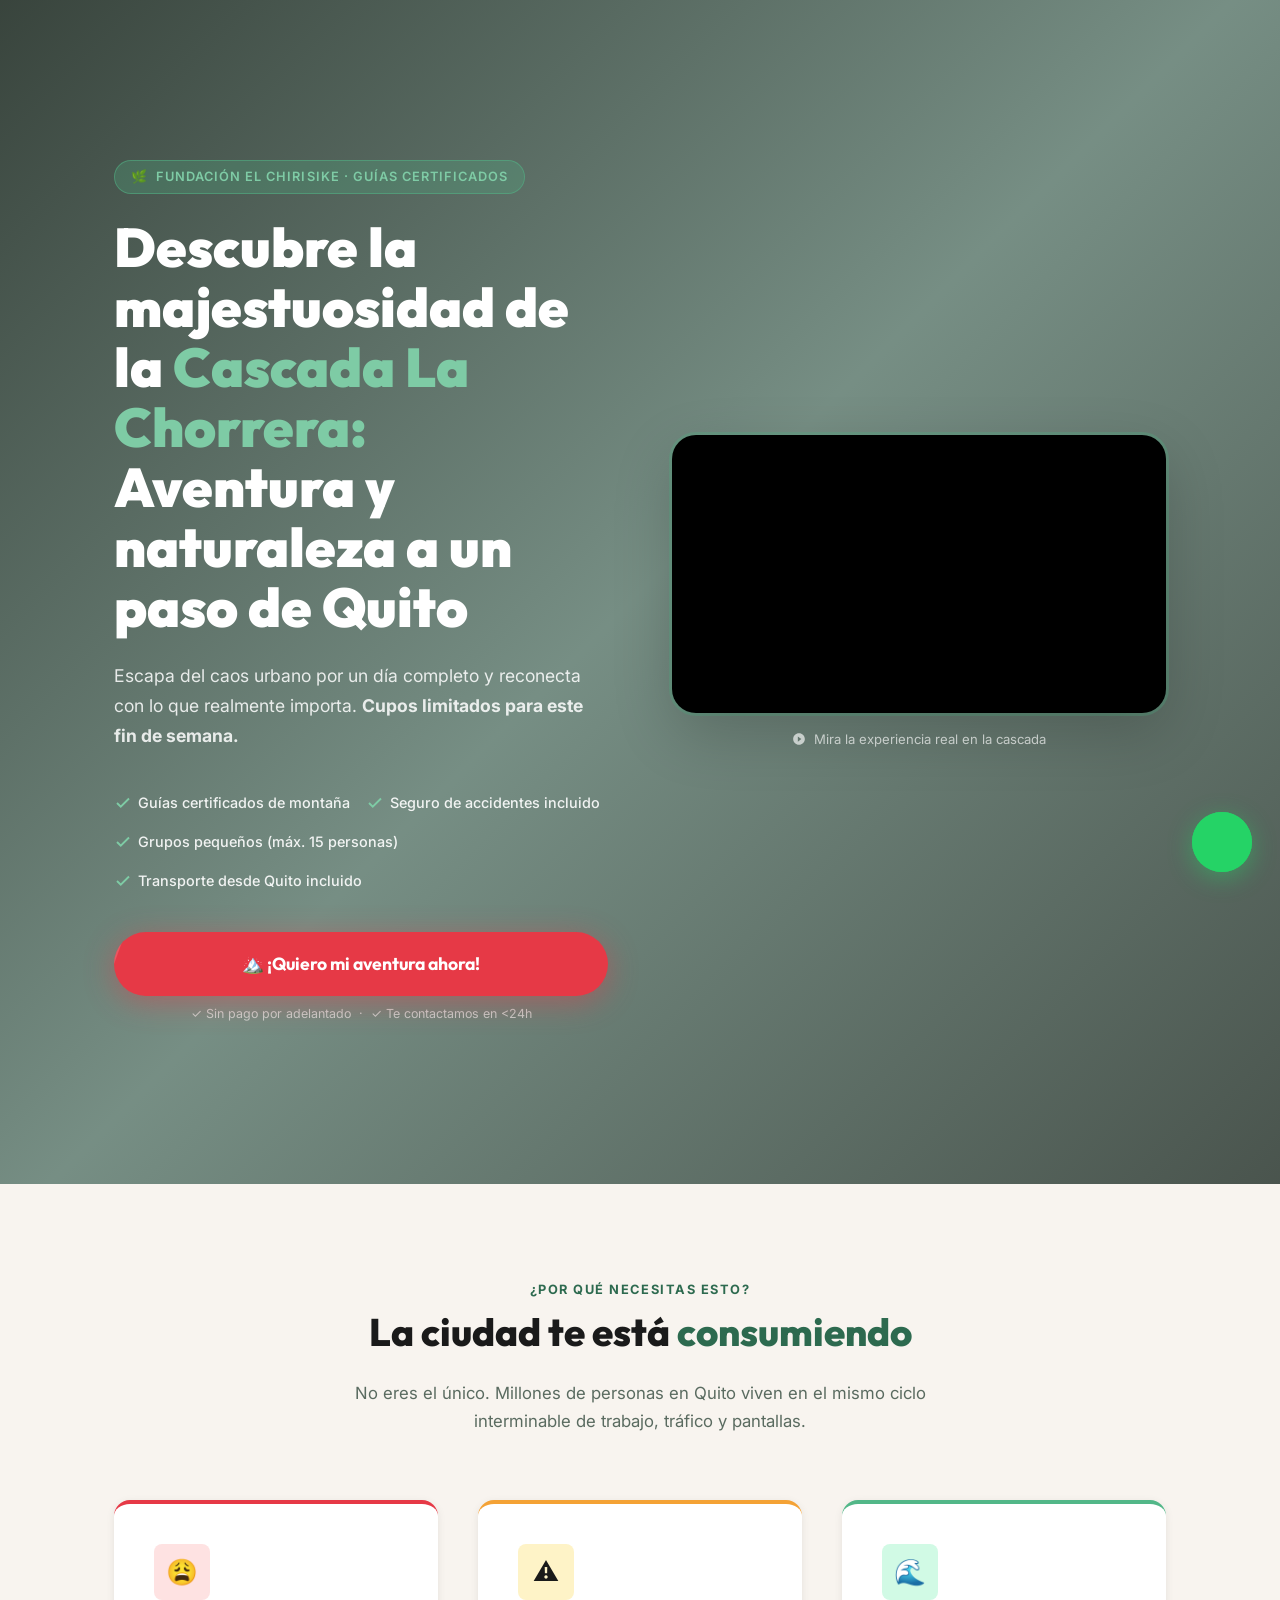
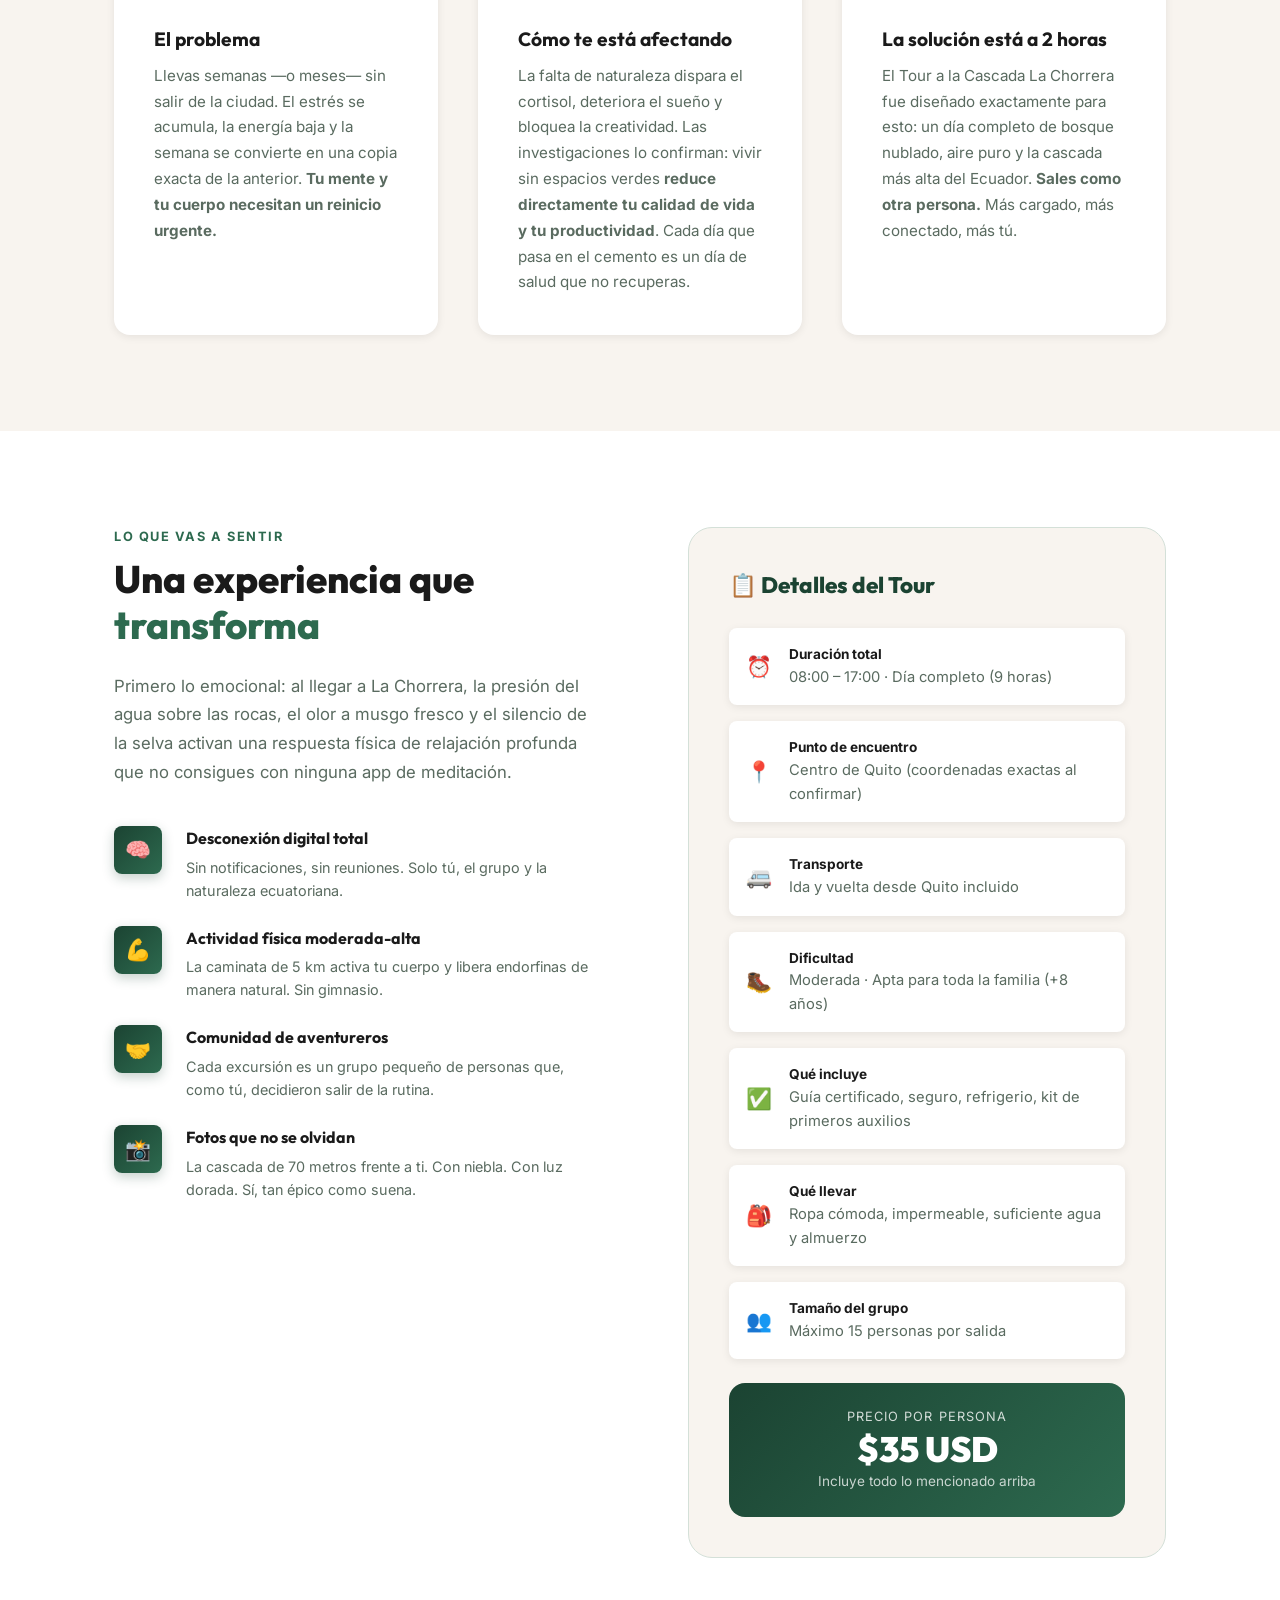
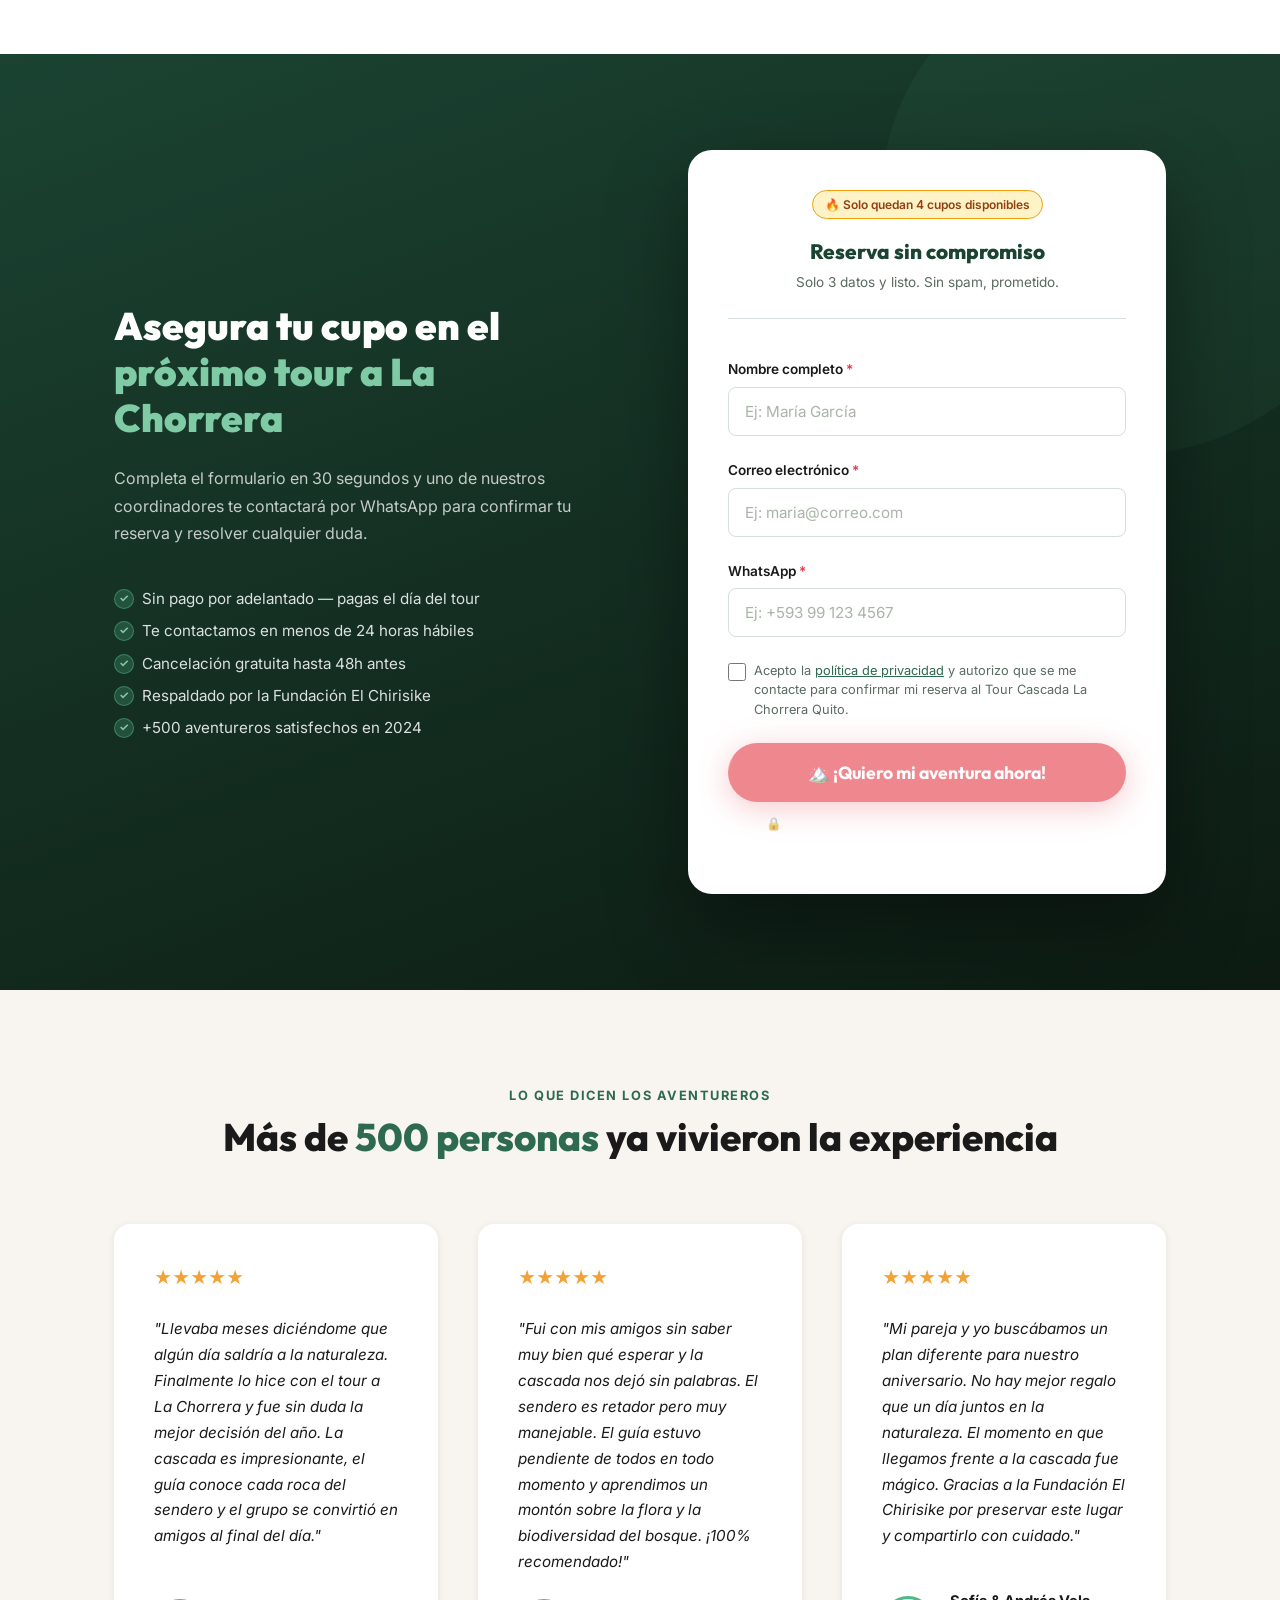
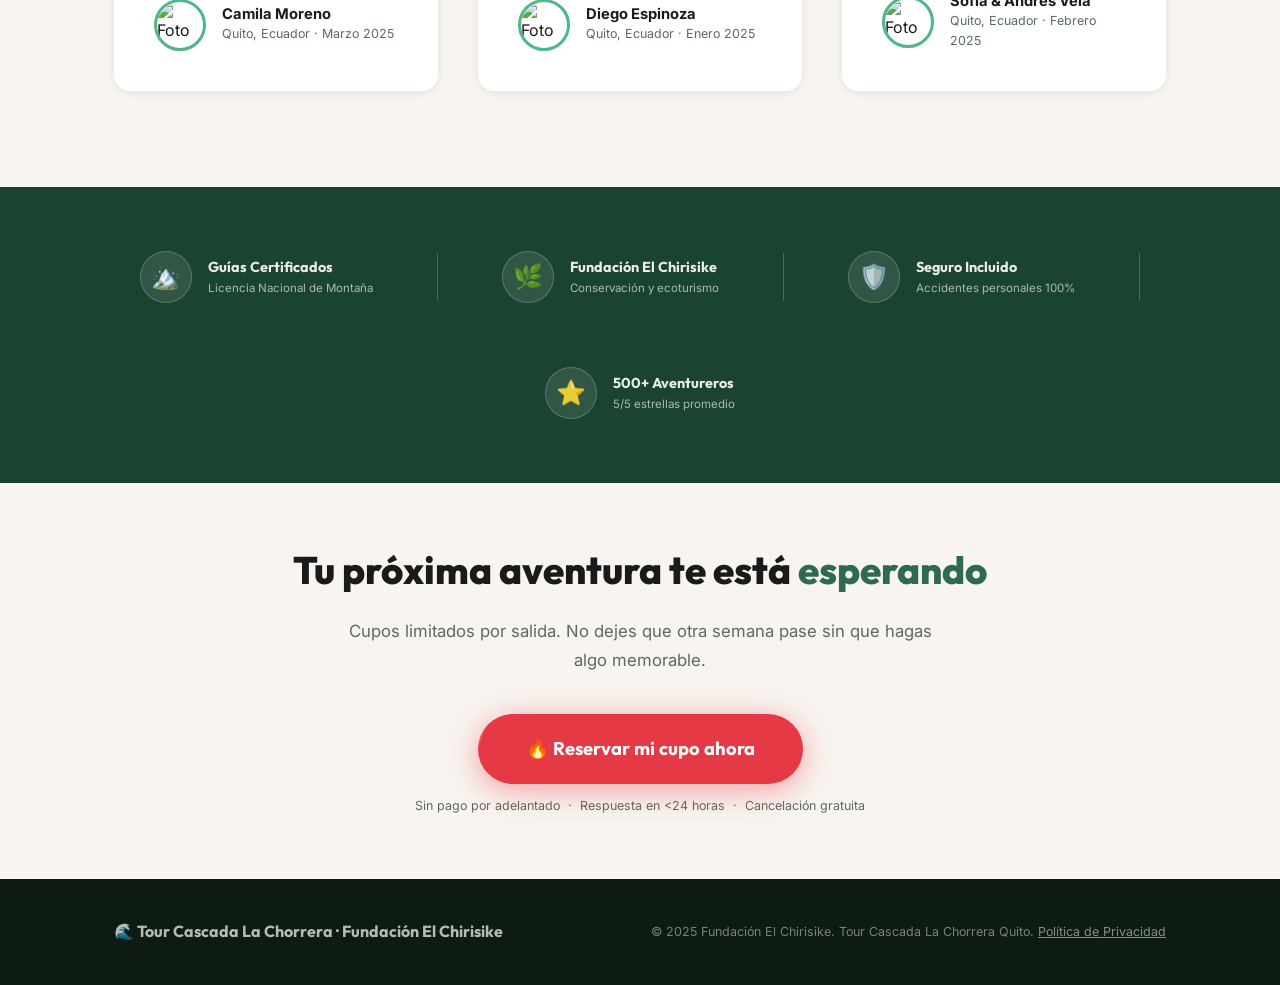
==== index.html @ 071fe7ac "Add files via upload" ====
<!DOCTYPE html>
<html lang="es">
<head>
  <meta charset="UTF-8" />
  <meta name="viewport" content="width=device-width, initial-scale=1.0" />

  <!-- ═══ SEO ═══ -->
  <title>Tour Cascada La Chorrera Quito | Aventura en la Naturaleza</title>
  <meta name="description" content="Reserva tu tour a la Cascada La Chorrera desde Quito. La cascada más alta de Ecuador. Guías certificados, seguro incluido. ¡Cupos limitados!" />
  <meta name="keywords" content="Tour Cascada La Chorrera Quito, cascada Ecuador, senderismo Quito, ecoturismo, aventura Quito" />
  <link rel="canonical" href="https://www.ejemplo.com/tour-cascada-la-chorrera-quito" />

  <!-- Open Graph / Social -->
  <meta property="og:type"        content="website" />
  <meta property="og:title"       content="Tour Cascada La Chorrera Quito – Aventura y Naturaleza" />
  <meta property="og:description" content="Descubre la majestuosidad de la Cascada La Chorrera. Tour desde Quito con guías certificados. ¡Reserva tu cupo hoy!" />
  <meta property="og:image"       content="img/hero-bg.png" />
  <meta property="og:url"         content="https://www.ejemplo.com/tour-cascada-la-chorrera-quito" />
  <meta name="twitter:card"       content="summary_large_image" />

  <!-- ═══ GOOGLE ANALYTICS 4 ═══ -->
  <!-- Reemplaza YOUR_GA4_MEASUREMENT_ID con tu ID real, ej: G-XXXXXXXXXX -->
  <!--
  <script async src="https://www.googletagmanager.com/gtag/js?id=YOUR_GA4_MEASUREMENT_ID"></script>
  <script>
    window.dataLayer = window.dataLayer || [];
    function gtag(){ dataLayer.push(arguments); }
    gtag('js', new Date());
    gtag('config', 'YOUR_GA4_MEASUREMENT_ID');
  </script>
  -->

  <!-- ═══ FACEBOOK PIXEL ═══ -->
  <!-- Reemplaza YOUR_FB_PIXEL_ID con tu ID real -->
  <!--
  <script>
    !function(f,b,e,v,n,t,s){if(f.fbq)return;n=f.fbq=function(){n.callMethod?
    n.callMethod.apply(n,arguments):n.queue.push(arguments)};if(!f._fbq)f._fbq=n;
    n.push=n;n.loaded=!0;n.version='2.0';n.queue=[];t=b.createElement(e);t.async=!0;
    t.src=v;s=b.getElementsByTagName(e)[0];s.parentNode.insertBefore(t,s)}(window,
    document,'script','https://connect.facebook.net/en_US/fbevents.js');
    fbq('init', 'YOUR_FB_PIXEL_ID');
    fbq('track', 'PageView');
  </script>
  <noscript><img height="1" width="1" style="display:none"
    src="https://www.facebook.com/tr?id=YOUR_FB_PIXEL_ID&ev=PageView&noscript=1" /></noscript>
  -->

  <!-- ═══ Schema.org – TouristTrip ═══ -->
  <script type="application/ld+json">
  {
    "@context": "https://schema.org",
    "@type": "TouristTrip",
    "name": "Tour Cascada La Chorrera Quito",
    "description": "Excursión guiada a la Cascada La Chorrera, la cascada más alta de Ecuador. Incluye transporte, guía certificado y seguro.",
    "touristType": "Aventura y ecoturismo",
    "itinerary": {
      "@type": "ItemList",
      "itemListElement": [
        { "@type": "ListItem", "position": 1, "name": "Salida desde Quito" },
        { "@type": "ListItem", "position": 2, "name": "Caminata por bosque nublado" },
        { "@type": "ListItem", "position": 3, "name": "Llegada a la Cascada La Chorrera" }
      ]
    },
    "organizer": {
      "@type": "Organization",
      "name": "Fundación El Chirisike",
      "url": "https://www.ejemplo.com"
    }
  }
  </script>

  <link rel="stylesheet" href="styles.css" />
  <link rel="icon" href="data:image/svg+xml,<svg xmlns='http://www.w3.org/2000/svg' viewBox='0 0 100 100'><text y='.9em' font-size='90'>🌊</text></svg>" />
</head>

<body>

  <!-- ═══════════════════════════════════════
       HERO SECTION – ABOVE THE FOLD
  ═══════════════════════════════════════ -->
  <section id="hero" aria-label="Tour Cascada La Chorrera Quito – Sección principal">
    <div class="hero-content">
      <div class="container">
        <div class="hero-grid">

          <!-- Hero Text -->
          <div class="hero-text">
            <div class="hero-badge fade-in">
              🌿 &nbsp;Fundación El Chirisike · Guías Certificados
            </div>

            <h1 class="hero-title fade-in fade-in-delay-1" id="hero-title"
                data-ab-variant="A">
              Descubre la majestuosidad de la
              <span>Cascada La Chorrera:</span>
              Aventura y naturaleza a un paso de Quito
            </h1>

            <p class="hero-subtitle fade-in fade-in-delay-2">
              Escapa del caos urbano por un día completo y reconecta con lo que realmente importa.
              <strong>Cupos limitados para este fin de semana.</strong>
            </p>

            <div class="hero-features fade-in fade-in-delay-3">
              <div class="hero-feature">
                <svg width="18" height="18" viewBox="0 0 24 24" fill="none" stroke="currentColor" stroke-width="2.5"><polyline points="20 6 9 17 4 12"/></svg>
                Guías certificados de montaña
              </div>
              <div class="hero-feature">
                <svg width="18" height="18" viewBox="0 0 24 24" fill="none" stroke="currentColor" stroke-width="2.5"><polyline points="20 6 9 17 4 12"/></svg>
                Seguro de accidentes incluido
              </div>
              <div class="hero-feature">
                <svg width="18" height="18" viewBox="0 0 24 24" fill="none" stroke="currentColor" stroke-width="2.5"><polyline points="20 6 9 17 4 12"/></svg>
                Grupos pequeños (máx. 15 personas)
              </div>
              <div class="hero-feature">
                <svg width="18" height="18" viewBox="0 0 24 24" fill="none" stroke="currentColor" stroke-width="2.5"><polyline points="20 6 9 17 4 12"/></svg>
                Transporte desde Quito incluido
              </div>
            </div>

            <div class="hero-cta-group fade-in fade-in-delay-4">
              <a href="#form-section"
                 class="btn btn-cta"
                 data-track="cta_click"
                 data-label="Hero CTA"
                 data-ab="cta-text"
                 aria-label="Reservar tour Cascada La Chorrera Quito">
                🏔️ ¡Quiero mi aventura ahora!
              </a>
              <p class="cta-support-text">✓ Sin pago por adelantado &nbsp;·&nbsp; ✓ Te contactamos en &lt;24h</p>
            </div>
          </div>

          <!-- Hero Video -->
          <div class="hero-video-wrap fade-in fade-in-delay-2">
            <div class="video-card">
              <!--
                Reemplaza el src con el embed de tu video de YouTube de La Chorrera.
                Formato: https://www.youtube.com/embed/VIDEO_ID
                El video actual es un placeholder ilustrativo de la ruta.
              -->
              <iframe
                src="https://www.youtube.com/embed/4r9YKMfcJ5I?rel=0&modestbranding=1&autoplay=0"
                title="Video del Tour Cascada La Chorrera Quito – experiencia de caminata y naturaleza"
                allow="accelerometer; autoplay; clipboard-write; encrypted-media; gyroscope; picture-in-picture"
                allowfullscreen
                loading="lazy">
              </iframe>
            </div>
            <div class="video-label">
              <svg width="14" height="14" viewBox="0 0 24 24" fill="currentColor"><path d="M12 2C6.48 2 2 6.48 2 12s4.48 10 10 10 10-4.48 10-10S17.52 2 12 2zm-2 14.5v-9l6 4.5-6 4.5z"/></svg>
              Mira la experiencia real en la cascada
            </div>
          </div>

        </div>
      </div>
    </div>
  </section>


  <!-- ═══════════════════════════════════════
       PAS SECTION – Problema / Agitación / Solución
  ═══════════════════════════════════════ -->
  <section id="pas" aria-labelledby="pas-heading">
    <div class="container">
      <div class="text-center">
        <p class="section-label">¿Por qué necesitas esto?</p>
        <h2 class="section-title fade-in" id="pas-heading">
          La ciudad te está <span>consumiendo</span>
        </h2>
        <p class="section-subtitle fade-in fade-in-delay-1">
          No eres el único. Millones de personas en Quito viven en el mismo ciclo interminable de trabajo, tráfico y pantallas.
        </p>
      </div>

      <div class="pas-grid">
        <!-- Problema -->
        <div class="pas-card problem fade-in">
          <div class="pas-icon">😩</div>
          <h3>El problema</h3>
          <p>
            Llevas semanas —o meses— sin salir de la ciudad. El estrés se acumula, la energía baja y la semana se convierte en una copia exacta de la anterior.
            <strong>Tu mente y tu cuerpo necesitan un reinicio urgente.</strong>
          </p>
        </div>

        <!-- Agitación -->
        <div class="pas-card agitation fade-in fade-in-delay-1">
          <div class="pas-icon">⚠️</div>
          <h3>Cómo te está afectando</h3>
          <p>
            La falta de naturaleza dispara el cortisol, deteriora el sueño y bloquea la creatividad. Las investigaciones lo confirman: vivir sin espacios verdes <strong>reduce directamente tu calidad de vida y tu productividad</strong>. Cada día que pasa en el cemento es un día de salud que no recuperas.
          </p>
        </div>

        <!-- Solución -->
        <div class="pas-card solution fade-in fade-in-delay-2">
          <div class="pas-icon">🌊</div>
          <h3>La solución está a 2 horas</h3>
          <p>
            El Tour a la Cascada La Chorrera fue diseñado exactamente para esto: un día completo de bosque nublado, aire puro y la cascada más alta del Ecuador. <strong>Sales como otra persona.</strong> Más cargado, más conectado, más tú.
          </p>
        </div>
      </div>
    </div>
  </section>


  <!-- ═══════════════════════════════════════
       BENEFITS & LOGISTICS
  ═══════════════════════════════════════ -->
  <section id="benefits" aria-labelledby="benefits-heading">
    <div class="container">
      <div class="benefits-grid">

        <!-- Benefits Column -->
        <div>
          <p class="section-label">Lo que vas a sentir</p>
          <h2 class="section-title fade-in" id="benefits-heading">
            Una experiencia que <span>transforma</span>
          </h2>
          <p class="section-subtitle fade-in fade-in-delay-1">
            Primero lo emocional: al llegar a La Chorrera, la presión del agua sobre las rocas, el olor a musgo fresco y el silencio de la selva activan una respuesta física de relajación profunda que no consigues con ninguna app de meditación.
          </p>

          <div class="benefit-list">
            <div class="benefit-item fade-in fade-in-delay-1">
              <div class="benefit-icon">🧠</div>
              <div class="benefit-text">
                <h4>Desconexión digital total</h4>
                <p>Sin notificaciones, sin reuniones. Solo tú, el grupo y la naturaleza ecuatoriana.</p>
              </div>
            </div>
            <div class="benefit-item fade-in fade-in-delay-2">
              <div class="benefit-icon">💪</div>
              <div class="benefit-text">
                <h4>Actividad física moderada-alta</h4>
                <p>La caminata de 5 km activa tu cuerpo y libera endorfinas de manera natural. Sin gimnasio.</p>
              </div>
            </div>
            <div class="benefit-item fade-in fade-in-delay-3">
              <div class="benefit-icon">🤝</div>
              <div class="benefit-text">
                <h4>Comunidad de aventureros</h4>
                <p>Cada excursión es un grupo pequeño de personas que, como tú, decidieron salir de la rutina.</p>
              </div>
            </div>
            <div class="benefit-item fade-in fade-in-delay-4">
              <div class="benefit-icon">📸</div>
              <div class="benefit-text">
                <h4>Fotos que no se olvidan</h4>
                <p>La cascada de 70 metros frente a ti. Con niebla. Con luz dorada. Sí, tan épico como suena.</p>
              </div>
            </div>
          </div>
        </div>

        <!-- Logistics Box -->
        <div class="fade-in fade-in-delay-1">
          <div class="logistics-box">
            <h3>📋 Detalles del Tour</h3>
            <div class="logistics-list">

              <div class="logistics-item">
                <div class="logistics-item-icon">⏰</div>
                <div>
                  <strong>Duración total</strong>
                  <span>08:00 – 17:00 · Día completo (9 horas)</span>
                </div>
              </div>

              <div class="logistics-item">
                <div class="logistics-item-icon">📍</div>
                <div>
                  <strong>Punto de encuentro</strong>
                  <span>Centro de Quito (coordenadas exactas al confirmar)</span>
                </div>
              </div>

              <div class="logistics-item">
                <div class="logistics-item-icon">🚐</div>
                <div>
                  <strong>Transporte</strong>
                  <span>Ida y vuelta desde Quito incluido</span>
                </div>
              </div>

              <div class="logistics-item">
                <div class="logistics-item-icon">🥾</div>
                <div>
                  <strong>Dificultad</strong>
                  <span>Moderada · Apta para toda la familia (+8 años)</span>
                </div>
              </div>

              <div class="logistics-item">
                <div class="logistics-item-icon">✅</div>
                <div>
                  <strong>Qué incluye</strong>
                  <span>Guía certificado, seguro, refrigerio, kit de primeros auxilios</span>
                </div>
              </div>

              <div class="logistics-item">
                <div class="logistics-item-icon">🎒</div>
                <div>
                  <strong>Qué llevar</strong>
                  <span>Ropa cómoda, impermeable, suficiente agua y almuerzo</span>
                </div>
              </div>

              <div class="logistics-item">
                <div class="logistics-item-icon">👥</div>
                <div>
                  <strong>Tamaño del grupo</strong>
                  <span>Máximo 15 personas por salida</span>
                </div>
              </div>

            </div>

            <div class="price-highlight">
              <div class="price-label">Precio por persona</div>
              <div class="price-amount">$35 USD</div>
              <div class="price-per">Incluye todo lo mencionado arriba</div>
            </div>
          </div>
        </div>

      </div>
    </div>
  </section>


  <!-- ═══════════════════════════════════════
       LEAD CAPTURE FORM
  ═══════════════════════════════════════ -->
  <section id="form-section" aria-labelledby="form-heading">
    <div class="container">
      <div class="form-wrapper">

        <!-- Copy column -->
        <div class="form-copy">
          <h2 id="form-heading">
            Asegura tu cupo en el
            <span>próximo tour a La Chorrera</span>
          </h2>
          <p>
            Completa el formulario en 30 segundos y uno de nuestros coordinadores te contactará por WhatsApp para confirmar tu reserva y resolver cualquier duda.
          </p>
          <ul class="form-copy-list">
            <li>Sin pago por adelantado — pagas el día del tour</li>
            <li>Te contactamos en menos de 24 horas hábiles</li>
            <li>Cancelación gratuita hasta 48h antes</li>
            <li>Respaldado por la Fundación El Chirisike</li>
            <li>+500 aventureros satisfechos en 2024</li>
          </ul>
        </div>

        <!-- Form card -->
        <div class="form-card fade-in">
          <div class="form-card-header">
            <div class="form-spots">🔥 Solo quedan 4 cupos disponibles</div>
            <h3>Reserva sin compromiso</h3>
            <p>Solo 3 datos y listo. Sin spam, prometido.</p>
          </div>

          <form id="lead-form" novalidate
                data-ab-form="standard"
                aria-label="Formulario de reserva Tour Cascada La Chorrera Quito">

            <div class="form-group">
              <label for="f-name">
                Nombre completo <span class="required">*</span>
              </label>
              <input
                type="text"
                id="f-name"
                name="name"
                class="form-control"
                placeholder="Ej: María García"
                autocomplete="name"
                required
                aria-required="true"
              />
              <span class="field-error" role="alert">Por favor ingresa tu nombre (mínimo 2 caracteres)</span>
            </div>

            <div class="form-group">
              <label for="f-email">
                Correo electrónico <span class="required">*</span>
              </label>
              <input
                type="email"
                id="f-email"
                name="email"
                class="form-control"
                placeholder="Ej: maria@correo.com"
                autocomplete="email"
                required
                aria-required="true"
              />
              <span class="field-error" role="alert">Ingresa un correo electrónico válido</span>
            </div>

            <div class="form-group">
              <label for="f-phone">
                WhatsApp <span class="required">*</span>
              </label>
              <input
                type="tel"
                id="f-phone"
                name="phone"
                class="form-control"
                placeholder="Ej: +593 99 123 4567"
                autocomplete="tel"
                required
                aria-required="true"
              />
              <span class="field-error" role="alert">Ingresa tu número de WhatsApp</span>
            </div>

            <div class="privacy-group">
              <input
                type="checkbox"
                id="f-privacy"
                name="privacy"
                class="privacy-checkbox"
                required
                aria-required="true"
              />
              <label for="f-privacy" class="privacy-label">
                Acepto la <a href="#" aria-label="Política de privacidad">política de privacidad</a>
                y autorizo que se me contacte para confirmar mi reserva al Tour Cascada La Chorrera Quito.
              </label>
            </div>

            <button
              type="submit"
              id="form-submit"
              class="btn btn-cta"
              disabled
              data-track="cta_click"
              data-label="Form Submit CTA"
              data-ab="cta-text"
              aria-label="Enviar formulario de reserva">
              🏔️ ¡Quiero mi aventura ahora!
            </button>

            <p class="cta-support-text" style="margin-top: 12px;">
              🔒 Tus datos están 100% seguros. No compartimos tu información.
            </p>

          </form>

        </div>
      </div>
    </div>
  </section>


  <!-- ═══════════════════════════════════════
       TESTIMONIALS – SOCIAL PROOF
  ═══════════════════════════════════════ -->
  <section id="testimonials" aria-labelledby="testimonials-heading">
    <div class="container">
      <div class="text-center">
        <p class="section-label">Lo que dicen los aventureros</p>
        <h2 class="section-title fade-in" id="testimonials-heading">
          Más de <span>500 personas</span> ya vivieron la experiencia
        </h2>
      </div>

      <div class="testimonials-grid">

        <article class="testimonial-card fade-in">
          <div class="testimonial-stars" aria-label="5 estrellas">★★★★★</div>
          <p class="testimonial-text">
            "Llevaba meses diciéndome que algún día saldría a la naturaleza. Finalmente lo hice con el tour a La Chorrera y fue sin duda la mejor decisión del año. La cascada es impresionante, el guía conoce cada roca del sendero y el grupo se convirtió en amigos al final del día."
          </p>
          <div class="testimonial-author">
            <img
              src="img/avatar-1.png"
              alt="Foto de Camila Moreno, excursionista del Tour Cascada La Chorrera Quito"
              class="testimonial-avatar"
              loading="lazy"
              width="52" height="52"
            />
            <div>
              <div class="testimonial-name">Camila Moreno</div>
              <div class="testimonial-location">Quito, Ecuador · Marzo 2025</div>
            </div>
          </div>
        </article>

        <article class="testimonial-card fade-in fade-in-delay-1">
          <div class="testimonial-stars" aria-label="5 estrellas">★★★★★</div>
          <p class="testimonial-text">
            "Fui con mis amigos sin saber muy bien qué esperar y la cascada nos dejó sin palabras. El sendero es retador pero muy manejable. El guía estuvo pendiente de todos en todo momento y aprendimos un montón sobre la flora y la biodiversidad del bosque. ¡100% recomendado!"
          </p>
          <div class="testimonial-author">
            <img
              src="img/avatar-2.png"
              alt="Foto de Diego Espinoza, excursionista del Tour Cascada La Chorrera Quito"
              class="testimonial-avatar"
              loading="lazy"
              width="52" height="52"
            />
            <div>
              <div class="testimonial-name">Diego Espinoza</div>
              <div class="testimonial-location">Quito, Ecuador · Enero 2025</div>
            </div>
          </div>
        </article>

        <article class="testimonial-card fade-in fade-in-delay-2">
          <div class="testimonial-stars" aria-label="5 estrellas">★★★★★</div>
          <p class="testimonial-text">
            "Mi pareja y yo buscábamos un plan diferente para nuestro aniversario. No hay mejor regalo que un día juntos en la naturaleza. El momento en que llegamos frente a la cascada fue mágico. Gracias a la Fundación El Chirisike por preservar este lugar y compartirlo con cuidado."
          </p>
          <div class="testimonial-author">
            <img
              src="img/avatar-3.png"
              alt="Foto de Sofía y Andrés, excursionistas del Tour Cascada La Chorrera Quito"
              class="testimonial-avatar"
              loading="lazy"
              width="52" height="52"
            />
            <div>
              <div class="testimonial-name">Sofía & Andrés Vela</div>
              <div class="testimonial-location">Quito, Ecuador · Febrero 2025</div>
            </div>
          </div>
        </article>

      </div>
    </div>
  </section>


  <!-- ═══════════════════════════════════════
       TRUST BADGES
  ═══════════════════════════════════════ -->
  <section id="trust-badges" aria-label="Certificaciones y garantías del tour">
    <div class="container">
      <div class="badges-bar">

        <div class="trust-badge fade-in">
          <div class="badge-icon">🏔️</div>
          <div class="badge-text">
            <span class="badge-title">Guías Certificados</span>
            <span class="badge-subtitle">Licencia Nacional de Montaña</span>
          </div>
        </div>

        <div class="badges-divider" aria-hidden="true"></div>

        <div class="trust-badge fade-in fade-in-delay-1">
          <div class="badge-icon">🌿</div>
          <div class="badge-text">
            <span class="badge-title">Fundación El Chirisike</span>
            <span class="badge-subtitle">Conservación y ecoturismo</span>
          </div>
        </div>

        <div class="badges-divider" aria-hidden="true"></div>

        <div class="trust-badge fade-in fade-in-delay-2">
          <div class="badge-icon">🛡️</div>
          <div class="badge-text">
            <span class="badge-title">Seguro Incluido</span>
            <span class="badge-subtitle">Accidentes personales 100%</span>
          </div>
        </div>

        <div class="badges-divider" aria-hidden="true"></div>

        <div class="trust-badge fade-in fade-in-delay-3">
          <div class="badge-icon">⭐</div>
          <div class="badge-text">
            <span class="badge-title">500+ Aventureros</span>
            <span class="badge-subtitle">5/5 estrellas promedio</span>
          </div>
        </div>

      </div>
    </div>
  </section>


  <!-- ═══════════════════════════════════════
       FINAL CTA STRIP
  ═══════════════════════════════════════ -->
  <section aria-labelledby="final-cta-heading"
           style="background: var(--color-bg); padding: var(--space-xl) 0; text-align: center;">
    <div class="container">
      <h2 class="section-title fade-in" id="final-cta-heading">
        Tu próxima aventura te está <span>esperando</span>
      </h2>
      <p class="section-subtitle fade-in fade-in-delay-1" style="margin: 0 auto var(--space-lg);">
        Cupos limitados por salida. No dejes que otra semana pase sin que hagas algo memorable.
      </p>
      <a href="#form-section"
         class="btn btn-cta fade-in fade-in-delay-2"
         style="display: inline-flex; width: auto; padding: 20px 48px; font-size: 1.15rem;"
         data-track="cta_click"
         data-label="Bottom CTA"
         aria-label="Reservar tour Cascada La Chorrera Quito desde la sección inferior">
        🔥 Reservar mi cupo ahora
      </a>
      <p class="cta-support-text" style="margin-top: 12px; color: var(--color-text-light);">
        Sin pago por adelantado &nbsp;·&nbsp; Respuesta en &lt;24 horas &nbsp;·&nbsp; Cancelación gratuita
      </p>
    </div>
  </section>


  <!-- ═══════════════════════════════════════
       FOOTER (minimal)
  ═══════════════════════════════════════ -->
  <footer role="contentinfo">
    <div class="container">
      <div class="footer-inner">
        <div class="footer-brand">🌊 Tour Cascada La Chorrera · Fundación El Chirisike</div>
        <div class="footer-legal">
          &copy; 2025 Fundación El Chirisike.
          Tour Cascada La Chorrera Quito.
          <a href="#">Política de Privacidad</a>
        </div>
      </div>
    </div>
  </footer>


  <!-- ═══════════════════════════════════════
       FLOATING WHATSAPP BUTTON
  ═══════════════════════════════════════ -->
  <a id="whatsapp-float"
     href="https://wa.me/593XXXXXXXXX?text=Hola%2C%20me%20interesa%20el%20Tour%20Cascada%20La%20Chorrera%20Quito"
     target="_blank"
     rel="noopener noreferrer"
     aria-label="Contactar por WhatsApp sobre el Tour Cascada La Chorrera"
     data-track="cta_click"
     data-label="WhatsApp Float">
    <span class="whatsapp-pulse" aria-hidden="true"></span>
    <svg viewBox="0 0 24 24" fill="#fff" xmlns="http://www.w3.org/2000/svg" aria-hidden="true">
      <path d="M17.472 14.382c-.297-.149-1.758-.867-2.03-.967-.273-.099-.471-.148-.67.15-.197.297-.767.966-.94 1.164-.173.199-.347.223-.644.075-.297-.15-1.255-.463-2.39-1.475-.883-.788-1.48-1.761-1.653-2.059-.173-.297-.018-.458.13-.606.134-.133.298-.347.446-.52.149-.174.198-.298.298-.497.099-.198.05-.371-.025-.52-.075-.149-.669-1.612-.916-2.207-.242-.579-.487-.5-.669-.51-.173-.008-.371-.01-.57-.01-.198 0-.52.074-.792.372-.272.297-1.04 1.016-1.04 2.479 0 1.462 1.065 2.875 1.213 3.074.149.198 2.096 3.2 5.077 4.487.709.306 1.262.489 1.694.625.712.227 1.36.195 1.871.118.571-.085 1.758-.719 2.006-1.413.248-.694.248-1.289.173-1.413-.074-.124-.272-.198-.57-.347m-5.421 7.403h-.004a9.87 9.87 0 01-5.031-1.378l-.361-.214-3.741.982.998-3.648-.235-.374a9.86 9.86 0 01-1.51-5.26c.001-5.45 4.436-9.884 9.888-9.884 2.64 0 5.122 1.03 6.988 2.898a9.825 9.825 0 012.893 6.994c-.003 5.45-4.437 9.884-9.885 9.884m8.413-18.297A11.815 11.815 0 0012.05 0C5.495 0 .16 5.335.157 11.892c0 2.096.547 4.142 1.588 5.945L.057 24l6.305-1.654a11.882 11.882 0 005.683 1.448h.005c6.554 0 11.89-5.335 11.893-11.893a11.821 11.821 0 00-3.48-8.413Z"/>
    </svg>
  </a>

  <script src="main.js" defer></script>
</body>
</html>
---- styles.css ----
/* ============================================================
   LA CHORRERA – LANDING PAGE STYLES
   Design System & Component Styles
   ============================================================ */

/* ── Google Fonts ── */
@import url('https://fonts.googleapis.com/css2?family=Outfit:wght@400;600;700;800;900&family=Inter:wght@400;500;600&display=swap');

/* ── CSS Custom Properties (Design Tokens) ── */
:root {
  /* Colors */
  --color-primary:        #1B4332;  /* Deep forest green */
  --color-primary-mid:   #2D6A4F;  /* Mid forest green */
  --color-primary-light: #52B788;  /* Accent green */
  --color-cta:           #E63946;  /* Urgency red – A/B override: --cta-color */
  --color-cta-hover:     #C1121F;
  --color-bg:            #F8F4EF;  /* Warm cream */
  --color-bg-dark:       #0D1B12;  /* Near-black forest */
  --color-text:          #1A1A1A;
  --color-text-light:    #5A6B60;
  --color-white:         #FFFFFF;
  --color-border:        #D4E0D8;
  --color-gold:          #F4A235;  /* Star rating */

  /* A/B Overrideable tokens */
  --cta-color:            var(--color-cta);
  --cta-hover-color:      var(--color-cta-hover);

  /* Typography */
  --font-heading: 'Outfit', sans-serif;
  --font-body:    'Inter', sans-serif;

  /* Spacing */
  --space-xs:  0.5rem;
  --space-sm:  1rem;
  --space-md:  1.5rem;
  --space-lg:  2.5rem;
  --space-xl:  4rem;
  --space-2xl: 6rem;

  /* Border radius */
  --radius-sm: 8px;
  --radius-md: 16px;
  --radius-lg: 24px;
  --radius-full: 9999px;

  /* Shadows */
  --shadow-sm: 0 2px 8px rgba(0,0,0,0.08);
  --shadow-md: 0 8px 32px rgba(0,0,0,0.12);
  --shadow-lg: 0 20px 60px rgba(0,0,0,0.18);

  /* Transitions */
  --transition: 0.25s ease;
}

/* ── Reset & Base ── */
*, *::before, *::after { box-sizing: border-box; margin: 0; padding: 0; }

html { scroll-behavior: smooth; font-size: 16px; }

body {
  font-family: var(--font-body);
  color: var(--color-text);
  background-color: var(--color-white);
  line-height: 1.6;
  overflow-x: hidden;
}

img { max-width: 100%; height: auto; display: block; }
a { color: inherit; text-decoration: none; }
ul { list-style: none; }

/* ── Container ── */
.container {
  width: 100%;
  max-width: 1100px;
  margin: 0 auto;
  padding: 0 var(--space-md);
}

/* ============================================================
   HERO SECTION
   ============================================================ */
#hero {
  position: relative;
  min-height: 100vh;
  display: flex;
  align-items: center;
  background-image: url('img/hero-bg.png');
  background-size: cover;
  background-position: center 30%;
  background-attachment: fixed;
  overflow: hidden;
}

/* Dark gradient overlay */
#hero::before {
  content: '';
  position: absolute;
  inset: 0;
  background: linear-gradient(
    135deg,
    rgba(13, 27, 18, 0.82) 0%,
    rgba(27, 67, 50, 0.60) 50%,
    rgba(13, 27, 18, 0.75) 100%
  );
  z-index: 1;
}

.hero-content {
  position: relative;
  z-index: 2;
  width: 100%;
  padding: var(--space-xl) 0;
}

.hero-grid {
  display: grid;
  grid-template-columns: 1fr 1fr;
  gap: var(--space-xl);
  align-items: center;
}

/* Hero Text */
.hero-badge {
  display: inline-flex;
  align-items: center;
  gap: var(--space-xs);
  background: rgba(82, 183, 136, 0.25);
  border: 1px solid rgba(82, 183, 136, 0.5);
  color: #7ECBA5;
  padding: 6px 16px;
  border-radius: var(--radius-full);
  font-size: 0.8rem;
  font-weight: 600;
  letter-spacing: 0.08em;
  text-transform: uppercase;
  margin-bottom: var(--space-md);
}

.hero-title {
  font-family: var(--font-heading);
  font-size: clamp(2rem, 4.5vw, 3.4rem);
  font-weight: 900;
  line-height: 1.1;
  color: var(--color-white);
  margin-bottom: var(--space-md);
  /* A/B variable hook */
  --hero-headline: 'default';
}

.hero-title span { color: #7ECBA5; }

.hero-subtitle {
  font-size: 1.1rem;
  color: rgba(255,255,255,0.85);
  margin-bottom: var(--space-lg);
  line-height: 1.7;
}

.hero-features {
  display: flex;
  flex-wrap: wrap;
  gap: var(--space-sm);
  margin-bottom: var(--space-lg);
}

.hero-feature {
  display: flex;
  align-items: center;
  gap: 6px;
  color: rgba(255,255,255,0.9);
  font-size: 0.9rem;
  font-weight: 500;
}

.hero-feature svg { color: #7ECBA5; flex-shrink: 0; }

.hero-cta-group { display: flex; flex-direction: column; gap: var(--space-xs); }

.cta-support-text {
  font-size: 0.78rem;
  color: rgba(255,255,255,0.6);
  text-align: center;
}

/* Hero Video */
.hero-video-wrap {
  position: relative;
}

.video-card {
  border-radius: var(--radius-lg);
  overflow: hidden;
  box-shadow: var(--shadow-lg), 0 0 0 3px rgba(82,183,136,0.3);
  aspect-ratio: 16/9;
  background: #000;
}

.video-card iframe {
  width: 100%;
  height: 100%;
  border: 0;
  display: block;
}

.video-label {
  display: flex;
  align-items: center;
  justify-content: center;
  gap: var(--space-xs);
  margin-top: var(--space-sm);
  color: rgba(255,255,255,0.65);
  font-size: 0.82rem;
}

/* ============================================================
   BUTTONS
   ============================================================ */
.btn {
  display: inline-flex;
  align-items: center;
  justify-content: center;
  gap: 8px;
  padding: 16px 32px;
  border-radius: var(--radius-full);
  font-family: var(--font-heading);
  font-weight: 700;
  font-size: 1.05rem;
  cursor: pointer;
  border: none;
  transition: transform var(--transition), box-shadow var(--transition), background var(--transition);
  text-decoration: none;
  white-space: nowrap;
}

/* CTA Primary */
.btn-cta {
  background: var(--cta-color);
  color: var(--color-white);
  box-shadow: 0 6px 30px rgba(230, 57, 70, 0.45);
  width: 100%;
  font-size: 1.1rem;
  padding: 18px 32px;
  position: relative;
  overflow: hidden;
}

.btn-cta::after {
  content: '';
  position: absolute;
  top: -50%; left: -60%;
  width: 60%; height: 200%;
  background: rgba(255,255,255,0.15);
  transform: skewX(-20deg);
  transition: left 0.5s ease;
}

.btn-cta:hover::after { left: 120%; }

.btn-cta:hover {
  background: var(--cta-hover-color);
  transform: translateY(-2px);
  box-shadow: 0 12px 40px rgba(230, 57, 70, 0.55);
}

.btn-cta:active { transform: translateY(0); }

.btn-cta:disabled {
  opacity: 0.6;
  cursor: not-allowed;
  transform: none;
}

/* Secondary */
.btn-secondary {
  background: transparent;
  color: var(--color-primary);
  border: 2px solid var(--color-primary);
}
.btn-secondary:hover {
  background: var(--color-primary);
  color: var(--color-white);
  transform: translateY(-2px);
}

/* WhatsApp */
.btn-whatsapp {
  background: #25D366;
  color: white;
  box-shadow: 0 4px 16px rgba(37,211,102,0.35);
}
.btn-whatsapp:hover { background: #128C7E; transform: translateY(-2px); }

/* Social share */
.btn-facebook { background: #1877F2; color: #fff; }
.btn-twitter  { background: #1DA1F2; color: #fff; }

.btn-social {
  padding: 12px 24px;
  font-size: 0.9rem;
  border-radius: var(--radius-full);
  font-family: var(--font-heading);
  font-weight: 600;
  display: inline-flex;
  align-items: center;
  gap: 8px;
  text-decoration: none;
  transition: transform var(--transition), box-shadow var(--transition);
}
.btn-social:hover { transform: translateY(-2px); box-shadow: var(--shadow-md); }

/* ============================================================
   SECTION COMMONS
   ============================================================ */
section { padding: var(--space-2xl) 0; }

.section-label {
  font-size: 0.8rem;
  font-weight: 700;
  letter-spacing: 0.12em;
  text-transform: uppercase;
  color: var(--color-primary-mid);
  margin-bottom: var(--space-xs);
}

.section-title {
  font-family: var(--font-heading);
  font-size: clamp(1.8rem, 3vw, 2.6rem);
  font-weight: 800;
  line-height: 1.2;
  color: var(--color-text);
  margin-bottom: var(--space-md);
}

.section-title span { color: var(--color-primary-mid); }

.section-subtitle {
  font-size: 1.05rem;
  color: var(--color-text-light);
  max-width: 600px;
  line-height: 1.7;
}

.text-center { text-align: center; }
.text-center .section-subtitle { margin: 0 auto; }

/* Fade-in Animation */
.fade-in {
  opacity: 0;
  transform: translateY(30px);
  transition: opacity 0.6s ease, transform 0.6s ease;
}
.fade-in.visible {
  opacity: 1;
  transform: translateY(0);
}
.fade-in-delay-1 { transition-delay: 0.1s; }
.fade-in-delay-2 { transition-delay: 0.2s; }
.fade-in-delay-3 { transition-delay: 0.3s; }
.fade-in-delay-4 { transition-delay: 0.4s; }

/* ============================================================
   PAS SECTION (Problem / Agitation / Solution)
   ============================================================ */
#pas { background: var(--color-bg); }

.pas-grid {
  display: grid;
  grid-template-columns: repeat(3, 1fr);
  gap: var(--space-lg);
  margin-top: var(--space-xl);
}

.pas-card {
  background: var(--color-white);
  border-radius: var(--radius-md);
  padding: var(--space-lg);
  box-shadow: var(--shadow-sm);
  border-top: 4px solid transparent;
  transition: transform var(--transition), box-shadow var(--transition);
}

.pas-card:hover { transform: translateY(-4px); box-shadow: var(--shadow-md); }

.pas-card.problem  { border-top-color: #E63946; }
.pas-card.agitation{ border-top-color: #F4A235; }
.pas-card.solution { border-top-color: var(--color-primary-light); }

.pas-icon {
  width: 56px; height: 56px;
  border-radius: var(--radius-sm);
  display: flex;
  align-items: center;
  justify-content: center;
  margin-bottom: var(--space-md);
  font-size: 1.6rem;
}

.pas-card.problem   .pas-icon { background: #FEE2E2; }
.pas-card.agitation .pas-icon { background: #FEF3C7; }
.pas-card.solution  .pas-icon { background: #D1FAE5; }

.pas-card h3 {
  font-family: var(--font-heading);
  font-size: 1.2rem;
  font-weight: 700;
  margin-bottom: var(--space-xs);
}

.pas-card p { color: var(--color-text-light); line-height: 1.7; font-size: 0.95rem; }

/* ============================================================
   BENEFITS + LOGISTICS SECTION
   ============================================================ */
#benefits { background: var(--color-white); }

.benefits-grid {
  display: grid;
  grid-template-columns: 1fr 1fr;
  gap: var(--space-2xl);
  align-items: start;
}

.benefit-list { margin-top: var(--space-lg); display: flex; flex-direction: column; gap: var(--space-md); }

.benefit-item {
  display: flex;
  gap: var(--space-md);
  align-items: flex-start;
}

.benefit-icon {
  width: 48px; height: 48px;
  min-width: 48px;
  background: linear-gradient(135deg, var(--color-primary), var(--color-primary-mid));
  border-radius: var(--radius-sm);
  display: flex; align-items: center; justify-content: center;
  font-size: 1.3rem;
  box-shadow: 0 4px 12px rgba(27,67,50,0.25);
}

.benefit-text h4 {
  font-family: var(--font-heading);
  font-size: 1rem;
  font-weight: 700;
  margin-bottom: 4px;
}

.benefit-text p { font-size: 0.9rem; color: var(--color-text-light); line-height: 1.6; }

/* Logistics Box */
.logistics-box {
  background: var(--color-bg);
  border-radius: var(--radius-lg);
  padding: var(--space-lg);
  border: 1px solid var(--color-border);
}

.logistics-box h3 {
  font-family: var(--font-heading);
  font-size: 1.4rem;
  font-weight: 800;
  margin-bottom: var(--space-md);
  color: var(--color-primary);
}

.logistics-list { display: flex; flex-direction: column; gap: var(--space-sm); }

.logistics-item {
  display: flex;
  align-items: center;
  gap: var(--space-sm);
  padding: var(--space-sm);
  background: var(--color-white);
  border-radius: var(--radius-sm);
  box-shadow: var(--shadow-sm);
  font-size: 0.92rem;
}

.logistics-item-icon { font-size: 1.3rem; min-width: 28px; text-align: center; }

.logistics-item span { color: var(--color-text-light); }
.logistics-item strong { color: var(--color-text); display: block; font-size: 0.85rem; }

.price-highlight {
  background: linear-gradient(135deg, var(--color-primary), var(--color-primary-mid));
  color: var(--color-white);
  border-radius: var(--radius-md);
  padding: var(--space-md);
  margin-top: var(--space-md);
  text-align: center;
}

.price-highlight .price-label { font-size: 0.8rem; opacity: 0.8; text-transform: uppercase; letter-spacing: 0.08em; }
.price-highlight .price-amount { font-family: var(--font-heading); font-size: 2.2rem; font-weight: 900; line-height: 1; margin: 4px 0; }
.price-highlight .price-per { font-size: 0.85rem; opacity: 0.75; }

/* ============================================================
   LEAD FORM SECTION
   ============================================================ */
#form-section {
  background: linear-gradient(160deg, var(--color-primary) 0%, var(--color-bg-dark) 100%);
  position: relative;
  overflow: hidden;
}

#form-section::before {
  content: '';
  position: absolute;
  top: -100px; right: -100px;
  width: 500px; height: 500px;
  border-radius: 50%;
  background: rgba(82,183,136,0.06);
  pointer-events: none;
}

.form-wrapper {
  display: grid;
  grid-template-columns: 1fr 1fr;
  gap: var(--space-2xl);
  align-items: center;
}

.form-copy h2 {
  font-family: var(--font-heading);
  font-size: clamp(1.8rem, 3vw, 2.4rem);
  font-weight: 900;
  color: var(--color-white);
  margin-bottom: var(--space-md);
  line-height: 1.2;
}

.form-copy h2 span { color: #7ECBA5; }
.form-copy p { color: rgba(255,255,255,0.75); line-height: 1.7; margin-bottom: var(--space-lg); }

.form-copy-list { display: flex; flex-direction: column; gap: var(--space-xs); }
.form-copy-list li {
  display: flex; align-items: center; gap: var(--space-xs);
  color: rgba(255,255,255,0.85); font-size: 0.95rem;
}
.form-copy-list li::before {
  content: '✓';
  display: inline-flex; align-items: center; justify-content: center;
  width: 20px; height: 20px; min-width: 20px;
  background: rgba(82,183,136,0.25);
  border: 1px solid rgba(82,183,136,0.5);
  border-radius: 50%;
  color: #7ECBA5;
  font-size: 0.7rem;
  font-weight: 700;
}

/* Form Card */
.form-card {
  background: var(--color-white);
  border-radius: var(--radius-lg);
  padding: var(--space-lg) var(--space-lg);
  box-shadow: 0 32px 80px rgba(0,0,0,0.4);
}

.form-card-header {
  text-align: center;
  margin-bottom: var(--space-lg);
  padding-bottom: var(--space-md);
  border-bottom: 1px solid var(--color-border);
}

.form-card-header h3 {
  font-family: var(--font-heading);
  font-size: 1.3rem;
  font-weight: 800;
  color: var(--color-primary);
  margin-bottom: 4px;
}

.form-card-header p { font-size: 0.85rem; color: var(--color-text-light); }

.form-spots {
  display: inline-flex; align-items: center; gap: 6px;
  background: #FEF3C7;
  border: 1px solid #F59E0B;
  color: #92400E;
  padding: 4px 12px;
  border-radius: var(--radius-full);
  font-size: 0.75rem;
  font-weight: 600;
  margin-bottom: var(--space-sm);
}

/* Form Fields */
.form-group { margin-bottom: var(--space-md); }

.form-group label {
  display: block;
  font-size: 0.85rem;
  font-weight: 600;
  color: var(--color-text);
  margin-bottom: 6px;
}

.form-group label .required { color: var(--cta-color); }

.form-control {
  width: 100%;
  padding: 14px 16px;
  border: 1.5px solid var(--color-border);
  border-radius: var(--radius-sm);
  font-family: var(--font-body);
  font-size: 0.95rem;
  color: var(--color-text);
  background: var(--color-white);
  transition: border-color var(--transition), box-shadow var(--transition);
  outline: none;
}

.form-control::placeholder { color: #aab4a8; }

.form-control:focus {
  border-color: var(--color-primary-mid);
  box-shadow: 0 0 0 3px rgba(45, 106, 79, 0.12);
}

.form-control.error { border-color: var(--cta-color); box-shadow: 0 0 0 3px rgba(230,57,70,0.1); }

.field-error {
  font-size: 0.75rem;
  color: var(--cta-color);
  margin-top: 4px;
  display: none;
}
.form-control.error + .field-error { display: block; }

/* Privacy Checkbox */
.privacy-group {
  display: flex;
  align-items: flex-start;
  gap: var(--space-xs);
  margin-bottom: var(--space-md);
}

.privacy-checkbox {
  width: 18px; height: 18px; min-width: 18px;
  cursor: pointer;
  accent-color: var(--color-primary-mid);
  margin-top: 2px;
}

.privacy-label {
  font-size: 0.8rem;
  color: var(--color-text-light);
  line-height: 1.5;
}

.privacy-label a { color: var(--color-primary-mid); text-decoration: underline; }

/* Submit feedback */
.form-success {
  display: none;
  text-align: center;
  padding: var(--space-md);
}
.form-success h4 { font-family: var(--font-heading); color: var(--color-primary); font-size: 1.3rem; margin-bottom: var(--space-xs); }
.form-success p  { color: var(--color-text-light); font-size: 0.9rem; }

/* ============================================================
   TESTIMONIALS
   ============================================================ */
#testimonials { background: var(--color-bg); }

.testimonials-grid {
  display: grid;
  grid-template-columns: repeat(3, 1fr);
  gap: var(--space-lg);
  margin-top: var(--space-xl);
}

.testimonial-card {
  background: var(--color-white);
  border-radius: var(--radius-md);
  padding: var(--space-lg);
  box-shadow: var(--shadow-sm);
  transition: transform var(--transition), box-shadow var(--transition);
  display: flex; flex-direction: column; gap: var(--space-md);
}

.testimonial-card:hover { transform: translateY(-4px); box-shadow: var(--shadow-md); }

.testimonial-stars { color: var(--color-gold); font-size: 1.1rem; }

.testimonial-text {
  font-size: 0.95rem;
  color: var(--color-text);
  line-height: 1.7;
  font-style: italic;
  flex-grow: 1;
}

.testimonial-author {
  display: flex;
  align-items: center;
  gap: var(--space-sm);
}

.testimonial-avatar {
  width: 52px; height: 52px;
  border-radius: 50%;
  object-fit: cover;
  border: 3px solid var(--color-primary-light);
}

.testimonial-name { font-weight: 700; font-size: 0.92rem; line-height: 1.2; }
.testimonial-location { font-size: 0.78rem; color: var(--color-text-light); }

/* ============================================================
   TRUST BADGES
   ============================================================ */
#trust-badges {
  background: var(--color-primary);
  padding: var(--space-xl) 0;
}

.badges-bar {
  display: flex;
  align-items: center;
  justify-content: center;
  flex-wrap: wrap;
  gap: var(--space-xl);
}

.trust-badge {
  display: flex;
  align-items: center;
  gap: var(--space-sm);
  color: rgba(255,255,255,0.9);
}

.badge-icon {
  width: 52px; height: 52px;
  background: rgba(255,255,255,0.1);
  border: 1px solid rgba(255,255,255,0.2);
  border-radius: 50%;
  display: flex; align-items: center; justify-content: center;
  font-size: 1.5rem;
}

.badge-text { display: flex; flex-direction: column; }
.badge-title { font-family: var(--font-heading); font-size: 0.9rem; font-weight: 700; }
.badge-subtitle { font-size: 0.72rem; opacity: 0.7; }

.badges-divider {
  width: 1px; height: 48px;
  background: rgba(255,255,255,0.2);
}

/* ============================================================
   FOOTER
   ============================================================ */
footer {
  background: var(--color-bg-dark);
  padding: var(--space-lg) 0;
}

.footer-inner {
  display: flex;
  align-items: center;
  justify-content: space-between;
  flex-wrap: wrap;
  gap: var(--space-sm);
}

.footer-brand {
  font-family: var(--font-heading);
  font-size: 1rem;
  font-weight: 700;
  color: rgba(255,255,255,0.7);
}

.footer-legal { font-size: 0.78rem; color: rgba(255,255,255,0.45); }

.footer-legal a { color: rgba(255,255,255,0.5); text-decoration: underline; }

/* ============================================================
   THANK YOU PAGE
   ============================================================ */
.gracias-hero {
  min-height: 100vh;
  display: flex;
  align-items: center;
  background: linear-gradient(160deg, var(--color-primary) 0%, #0D1B12 100%);
  position: relative;
  overflow: hidden;
  padding: var(--space-2xl) 0;
}

.gracias-hero::before {
  content: '';
  position: absolute;
  top: -200px; right: -200px;
  width: 700px; height: 700px;
  border-radius: 50%;
  background: radial-gradient(circle, rgba(82,183,136,0.08), transparent);
  pointer-events: none;
}

.gracias-content {
  position: relative; z-index: 2;
  max-width: 680px; margin: 0 auto; text-align: center;
}

.gracias-icon {
  width: 100px; height: 100px;
  background: rgba(82,183,136,0.15);
  border: 2px solid rgba(82,183,136,0.4);
  border-radius: 50%;
  display: flex; align-items: center; justify-content: center;
  font-size: 2.8rem;
  margin: 0 auto var(--space-lg);
}

.gracias-content h1 {
  font-family: var(--font-heading);
  font-size: clamp(2rem, 4vw, 3rem);
  font-weight: 900;
  color: var(--color-white);
  margin-bottom: var(--space-md);
  line-height: 1.2;
}

.gracias-content h1 span { color: #7ECBA5; }

.gracias-content p {
  color: rgba(255,255,255,0.75);
  font-size: 1.05rem;
  line-height: 1.7;
  margin-bottom: var(--space-xl);
}

/* Steps */
.gracias-steps {
  display: flex;
  gap: var(--space-md);
  margin-bottom: var(--space-xl);
  text-align: left;
  flex-wrap: wrap;
  justify-content: center;
}

.step-item {
  background: rgba(255,255,255,0.06);
  border: 1px solid rgba(255,255,255,0.1);
  border-radius: var(--radius-md);
  padding: var(--space-md);
  flex: 1; min-width: 160px;
  display: flex; flex-direction: column; gap: var(--space-xs);
}

.step-num {
  font-family: var(--font-heading);
  font-size: 1.8rem;
  font-weight: 900;
  color: #7ECBA5;
  line-height: 1;
}

.step-label {
  font-size: 0.82rem;
  font-weight: 600;
  color: rgba(255,255,255,0.9);
}

.step-desc { font-size: 0.75rem; color: rgba(255,255,255,0.5); }

/* Social Share */
.share-section { margin-top: var(--space-xl); }
.share-section h3 {
  font-family: var(--font-heading);
  color: rgba(255,255,255,0.7);
  font-size: 0.95rem;
  font-weight: 600;
  margin-bottom: var(--space-md);
  text-transform: uppercase;
  letter-spacing: 0.08em;
}

.share-buttons {
  display: flex;
  gap: var(--space-sm);
  justify-content: center;
  flex-wrap: wrap;
}

/* ============================================================
   FLOATING WHATSAPP BUTTON
   ============================================================ */
#whatsapp-float {
  position: fixed;
  bottom: 28px; right: 28px;
  width: 60px; height: 60px;
  background: #25D366;
  border-radius: 50%;
  display: flex; align-items: center; justify-content: center;
  box-shadow: 0 6px 24px rgba(37,211,102,0.45);
  z-index: 999;
  transition: transform var(--transition), box-shadow var(--transition);
  cursor: pointer;
  text-decoration: none;
}

#whatsapp-float:hover {
  transform: scale(1.1);
  box-shadow: 0 10px 32px rgba(37,211,102,0.55);
}

#whatsapp-float svg { width: 32px; height: 32px; }

.whatsapp-pulse {
  position: absolute;
  inset: 0; border-radius: 50%;
  background: #25D366;
  animation: pulse 2.5s infinite;
}

@keyframes pulse {
  0%   { transform: scale(1); opacity: 0.6; }
  70%  { transform: scale(1.5); opacity: 0; }
  100% { transform: scale(1.5); opacity: 0; }
}

/* ============================================================
   RESPONSIVE – TABLET (≤768px)
   ============================================================ */
@media (max-width: 768px) {
  section { padding: var(--space-xl) 0; }

  .hero-grid { grid-template-columns: 1fr; gap: var(--space-lg); }
  .hero-video-wrap { order: -1; }
  #hero { background-attachment: scroll; min-height: auto; padding-top: 80px; }

  .pas-grid { grid-template-columns: 1fr; }

  .benefits-grid { grid-template-columns: 1fr; gap: var(--space-lg); }

  .form-wrapper { grid-template-columns: 1fr; gap: var(--space-lg); }

  .testimonials-grid { grid-template-columns: 1fr; }

  .badges-bar { gap: var(--space-md); }
  .badges-divider { display: none; }

  .footer-inner { flex-direction: column; text-align: center; }
}

/* ============================================================
   RESPONSIVE – MOBILE (≤480px)
   ============================================================ */
@media (max-width: 480px) {
  :root { --space-lg: 1.5rem; --space-xl: 2rem; }

  .hero-title { font-size: 1.8rem; }

  .btn-cta { font-size: 0.98rem; padding: 16px 20px; }

  .gracias-steps { flex-direction: column; }

  #whatsapp-float { width: 52px; height: 52px; bottom: 20px; right: 20px; }
}
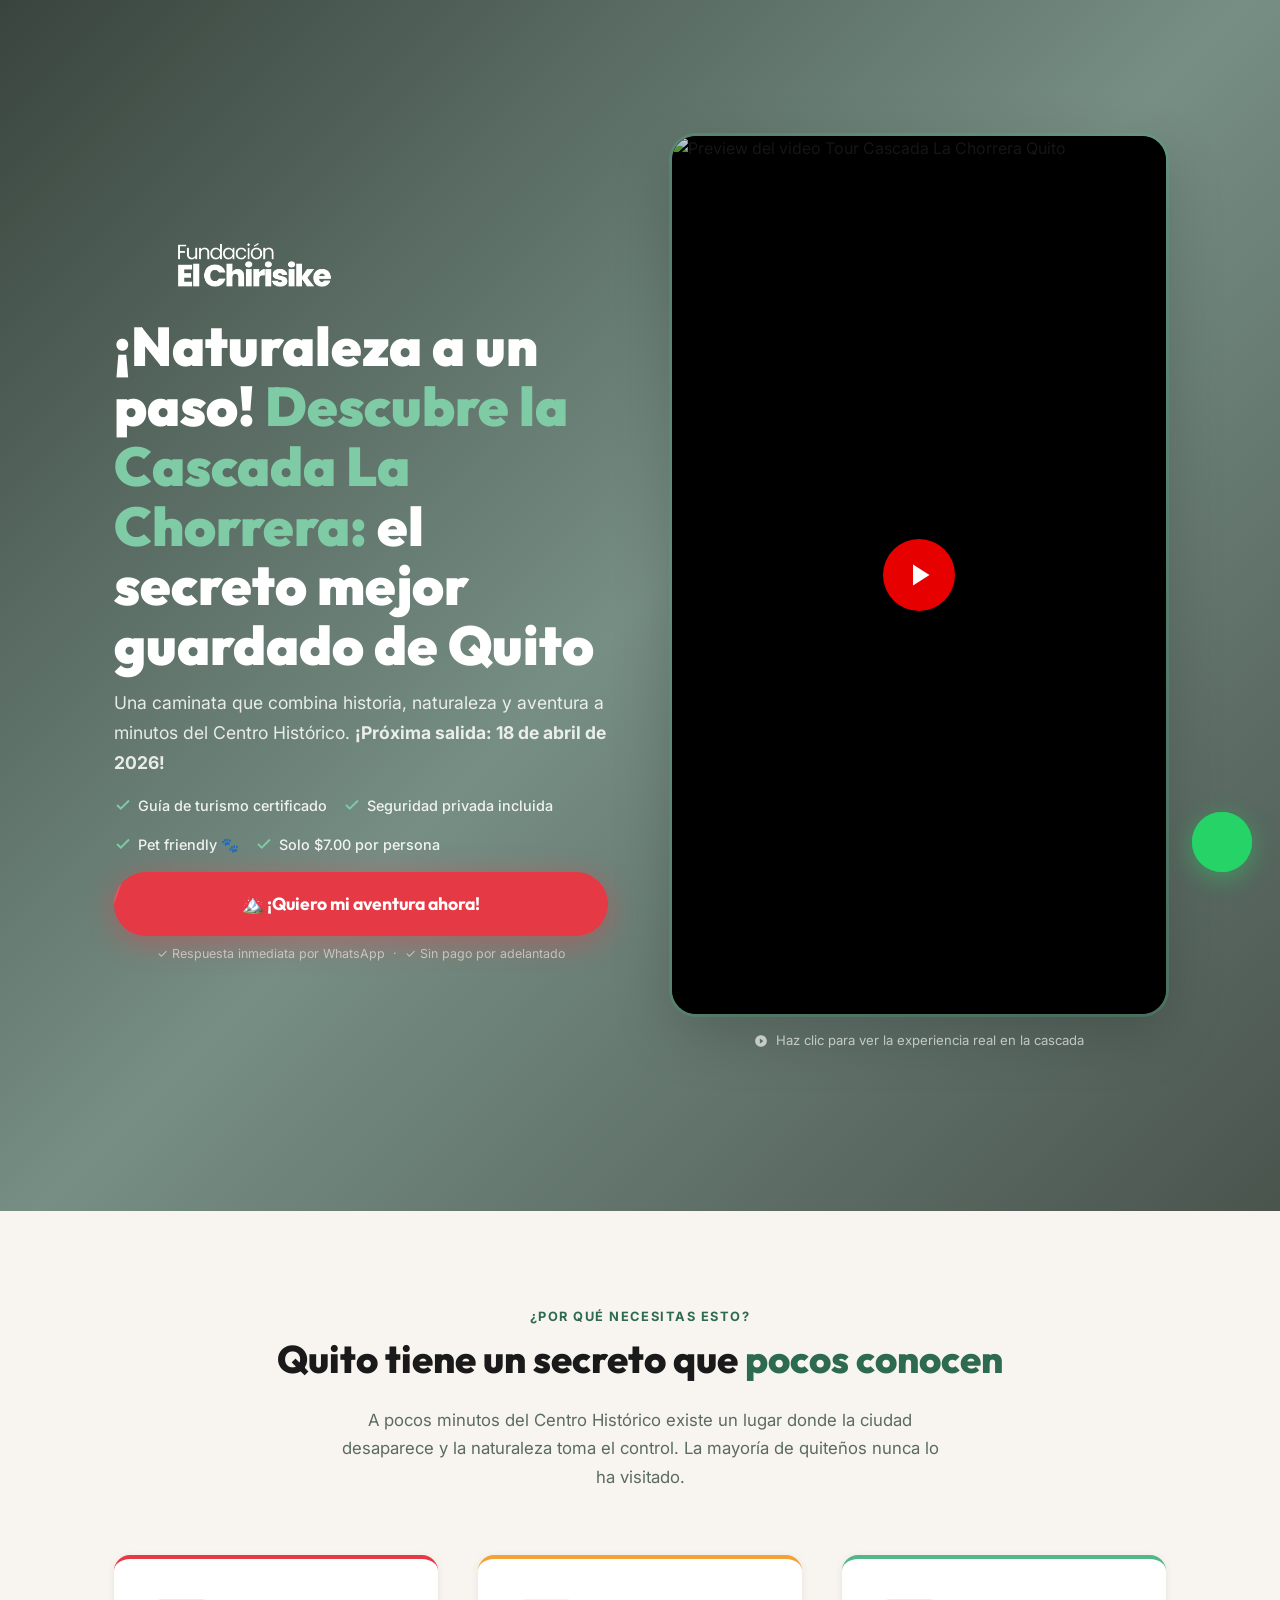
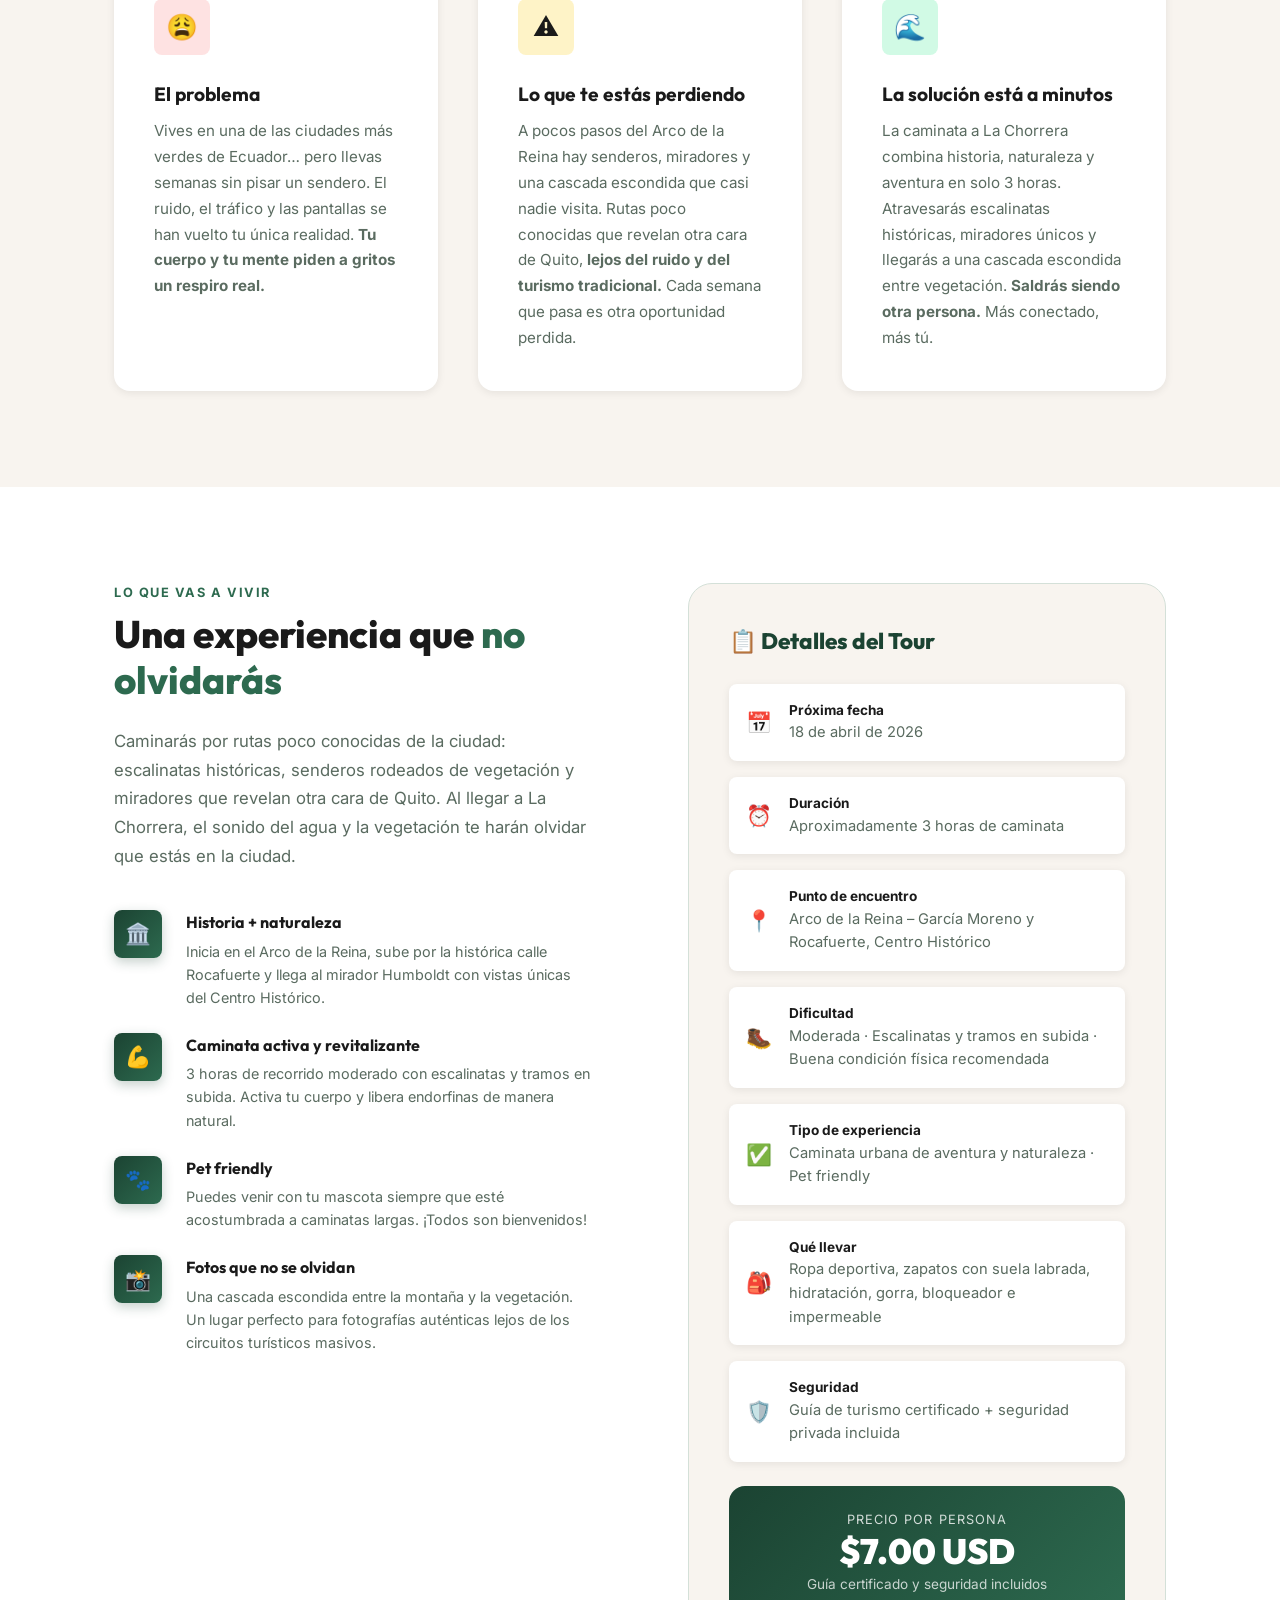
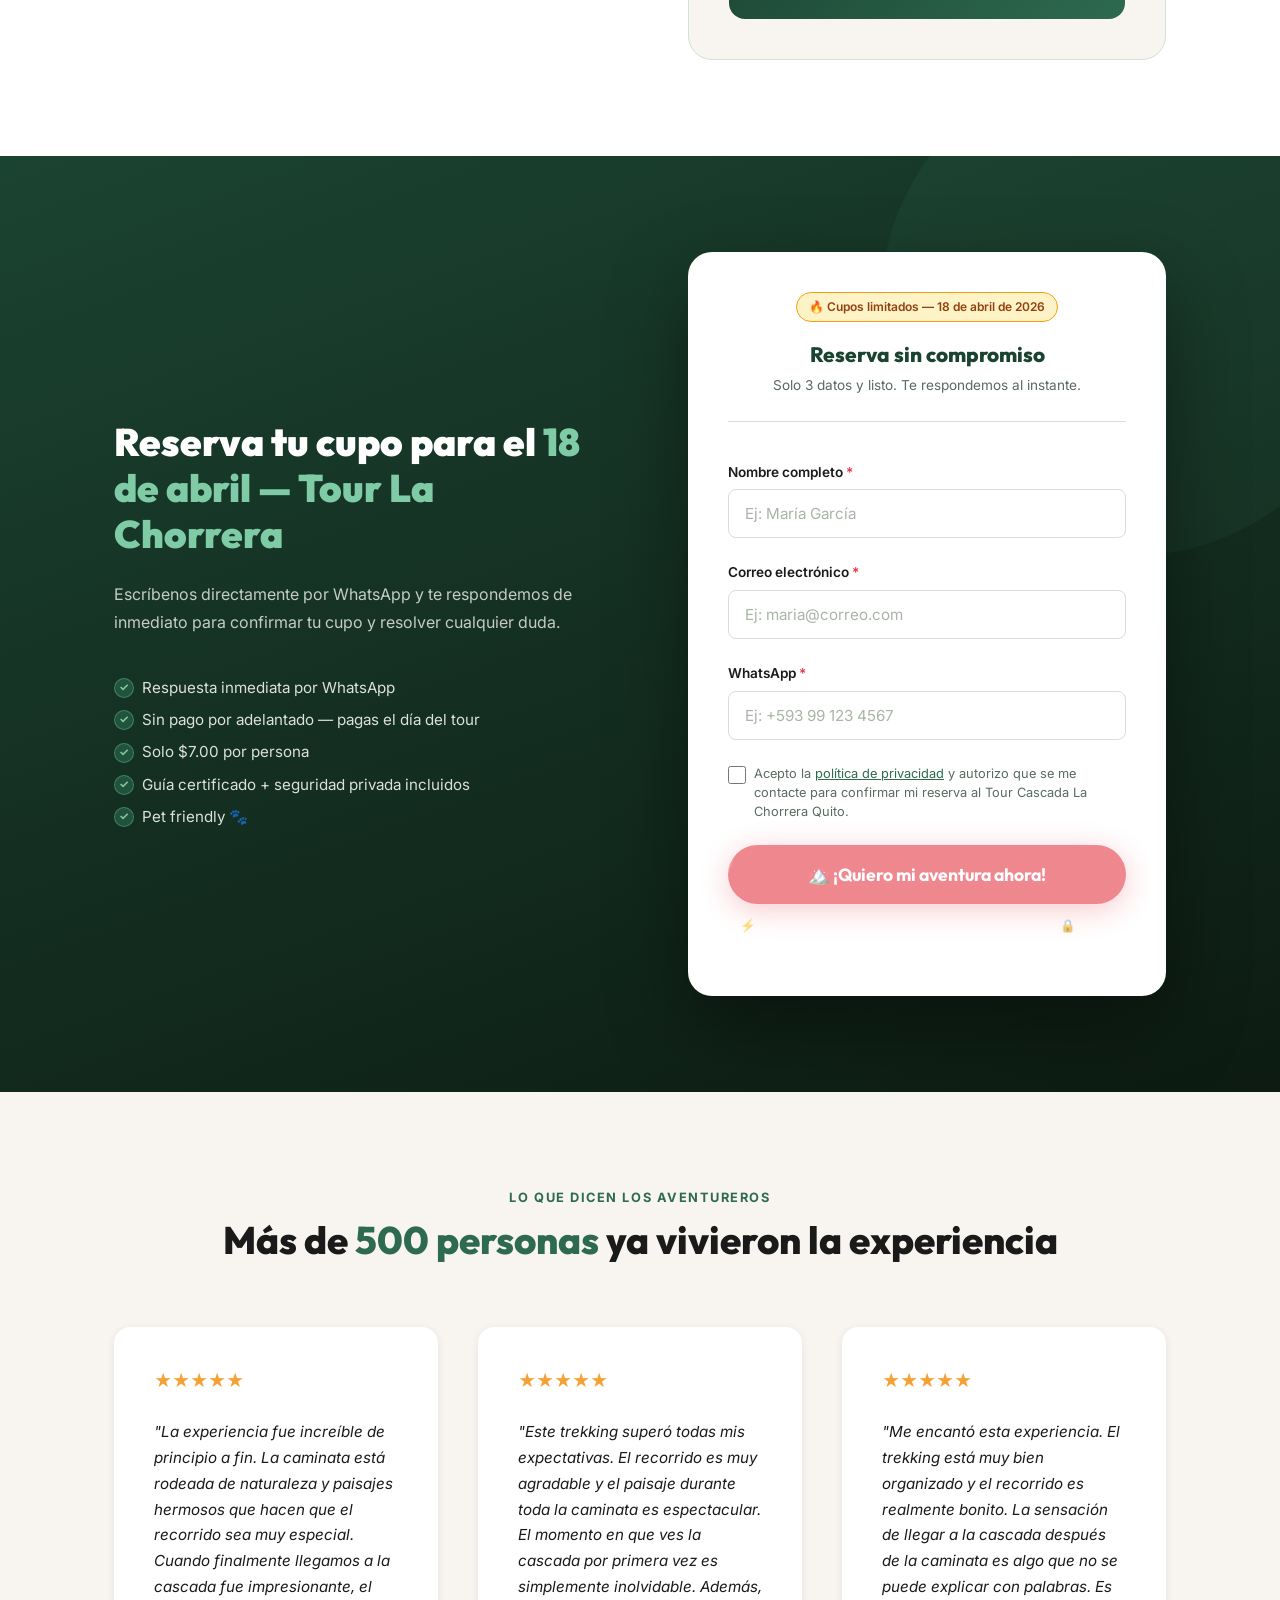
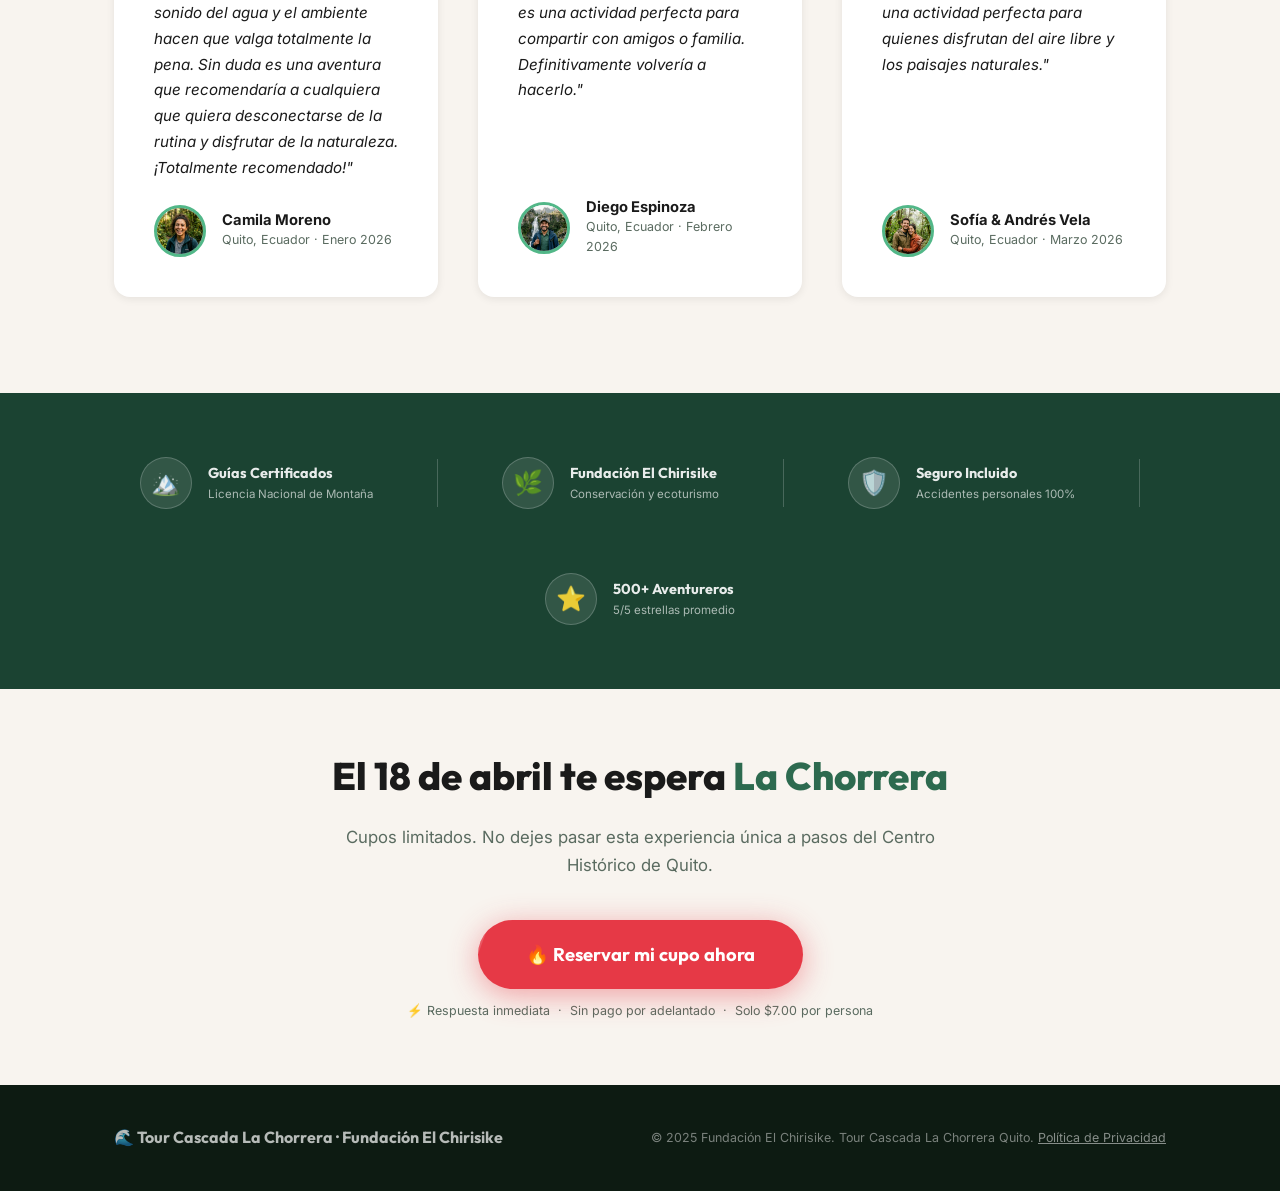
==== commit fbb280fb: "Mejora principal 2 Cambios home, agradecimeinto y privacidad" ====
--- a/index.html
+++ b/index.html
@@ -14,7 +14,7 @@
   <meta property="og:type"        content="website" />
   <meta property="og:title"       content="Tour Cascada La Chorrera Quito – Aventura y Naturaleza" />
   <meta property="og:description" content="Descubre la majestuosidad de la Cascada La Chorrera. Tour desde Quito con guías certificados. ¡Reserva tu cupo hoy!" />
-  <meta property="og:image"       content="img/hero-bg.png" />
+  <meta property="og:image"       content="img/hero_chorrera_quito.png" />
   <meta property="og:url"         content="https://www.ejemplo.com/tour-cascada-la-chorrera-quito" />
   <meta name="twitter:card"       content="summary_large_image" />
 
@@ -79,80 +79,99 @@
   <!-- ═══════════════════════════════════════
        HERO SECTION – ABOVE THE FOLD
   ═══════════════════════════════════════ -->
-  <section id="hero" aria-label="Tour Cascada La Chorrera Quito – Sección principal">
+  <section id="hero" aria-label="Tour Cascada La Chorrera Quito – Sección principal" style="background-image: url('img/hero_chorrera_quito.png'); background-size: cover; background-position: center;">
     <div class="hero-content">
       <div class="container">
         <div class="hero-grid">
 
           <!-- Hero Text -->
           <div class="hero-text">
-            <div class="hero-badge fade-in">
-              🌿 &nbsp;Fundación El Chirisike · Guías Certificados
+            <div class="fade-in" style="height:90px;overflow:hidden;margin-bottom:0.25rem;display:flex;align-items:center;">
+              <img src="img/LOGO SIN FONDO NEGRO CHIRISIKE.png" alt="Logo Fundación El Chirisike" style="width:280px;height:auto;display:block;filter:brightness(0) invert(1);margin-top:-18%;margin-bottom:-18%;" />
             </div>
 
             <h1 class="hero-title fade-in fade-in-delay-1" id="hero-title"
                 data-ab-variant="A">
-              Descubre la majestuosidad de la
-              <span>Cascada La Chorrera:</span>
-              Aventura y naturaleza a un paso de Quito
+              ¡Naturaleza a un paso!
+              <span>Descubre la Cascada La Chorrera:</span>
+              el secreto mejor guardado de Quito
             </h1>
 
             <p class="hero-subtitle fade-in fade-in-delay-2">
-              Escapa del caos urbano por un día completo y reconecta con lo que realmente importa.
-              <strong>Cupos limitados para este fin de semana.</strong>
+              Una caminata que combina historia, naturaleza y aventura a minutos del Centro Histórico.
+              <strong>¡Próxima salida: 18 de abril de 2026!</strong>
             </p>
 
             <div class="hero-features fade-in fade-in-delay-3">
               <div class="hero-feature">
                 <svg width="18" height="18" viewBox="0 0 24 24" fill="none" stroke="currentColor" stroke-width="2.5"><polyline points="20 6 9 17 4 12"/></svg>
-                Guías certificados de montaña
+                Guía de turismo certificado
               </div>
               <div class="hero-feature">
                 <svg width="18" height="18" viewBox="0 0 24 24" fill="none" stroke="currentColor" stroke-width="2.5"><polyline points="20 6 9 17 4 12"/></svg>
-                Seguro de accidentes incluido
+                Seguridad privada incluida
               </div>
               <div class="hero-feature">
                 <svg width="18" height="18" viewBox="0 0 24 24" fill="none" stroke="currentColor" stroke-width="2.5"><polyline points="20 6 9 17 4 12"/></svg>
-                Grupos pequeños (máx. 15 personas)
+                Pet friendly 🐾
               </div>
               <div class="hero-feature">
                 <svg width="18" height="18" viewBox="0 0 24 24" fill="none" stroke="currentColor" stroke-width="2.5"><polyline points="20 6 9 17 4 12"/></svg>
-                Transporte desde Quito incluido
+                Solo $7.00 por persona
               </div>
             </div>
 
             <div class="hero-cta-group fade-in fade-in-delay-4">
-              <a href="#form-section"
+              <a href="https://wa.me/593962803609?text=Hola%2C%20me%20interesa%20el%20Tour%20Cascada%20La%20Chorrera%20Quito"
+                 target="_blank"
+                 rel="noopener noreferrer"
                  class="btn btn-cta"
                  data-track="cta_click"
                  data-label="Hero CTA"
                  data-ab="cta-text"
-                 aria-label="Reservar tour Cascada La Chorrera Quito">
+                 aria-label="Reservar tour Cascada La Chorrera Quito por WhatsApp">
                 🏔️ ¡Quiero mi aventura ahora!
               </a>
-              <p class="cta-support-text">✓ Sin pago por adelantado &nbsp;·&nbsp; ✓ Te contactamos en &lt;24h</p>
+              <p class="cta-support-text">✓ Respuesta inmediata por WhatsApp &nbsp;·&nbsp; ✓ Sin pago por adelantado</p>
             </div>
           </div>
 
           <!-- Hero Video -->
           <div class="hero-video-wrap fade-in fade-in-delay-2">
             <div class="video-card">
-              <!--
-                Reemplaza el src con el embed de tu video de YouTube de La Chorrera.
-                Formato: https://www.youtube.com/embed/VIDEO_ID
-                El video actual es un placeholder ilustrativo de la ruta.
-              -->
-              <iframe
-                src="https://www.youtube.com/embed/4r9YKMfcJ5I?rel=0&modestbranding=1&autoplay=0"
-                title="Video del Tour Cascada La Chorrera Quito – experiencia de caminata y naturaleza"
-                allow="accelerometer; autoplay; clipboard-write; encrypted-media; gyroscope; picture-in-picture"
-                allowfullscreen
-                loading="lazy">
-              </iframe>
+              <!-- Video YouTube Shorts con click-to-play -->
+              <div id="yt-player" style="position:relative;width:100%;padding-top:177.78%;cursor:pointer;background:#000;border-radius:inherit;overflow:hidden;">
+                <img
+                  src="https://i.ytimg.com/vi/Q_I_BnN-_k0/hqdefault.jpg"
+                  alt="Preview del video Tour Cascada La Chorrera Quito"
+                  style="position:absolute;top:0;left:0;width:100%;height:100%;object-fit:cover;opacity:0.85;"
+                  loading="lazy"
+                />
+                <div style="position:absolute;top:50%;left:50%;transform:translate(-50%,-50%);width:72px;height:72px;background:rgba(255,0,0,0.9);border-radius:50%;display:flex;align-items:center;justify-content:center;">
+                  <svg viewBox="0 0 24 24" fill="#fff" width="36" height="36"><path d="M8 5v14l11-7z"/></svg>
+                </div>
+              </div>
+              <script>
+                document.getElementById('yt-player').addEventListener('click', function() {
+                  var iframe = document.createElement('iframe');
+                  iframe.setAttribute('src', 'https://www.youtube.com/embed/Q_I_BnN-_k0?rel=0&modestbranding=1&autoplay=1&playsinline=1');
+                  iframe.setAttribute('title', 'Video del Tour Cascada La Chorrera Quito – caminata urbana y naturaleza');
+                  iframe.setAttribute('allow', 'accelerometer; autoplay; clipboard-write; encrypted-media; gyroscope; picture-in-picture');
+                  iframe.setAttribute('allowfullscreen', '');
+                  iframe.style.position = 'absolute';
+                  iframe.style.top = '0';
+                  iframe.style.left = '0';
+                  iframe.style.width = '100%';
+                  iframe.style.height = '100%';
+                  iframe.style.border = 'none';
+                  this.innerHTML = '';
+                  this.appendChild(iframe);
+                });
+              </script>
             </div>
             <div class="video-label">
               <svg width="14" height="14" viewBox="0 0 24 24" fill="currentColor"><path d="M12 2C6.48 2 2 6.48 2 12s4.48 10 10 10 10-4.48 10-10S17.52 2 12 2zm-2 14.5v-9l6 4.5-6 4.5z"/></svg>
-              Mira la experiencia real en la cascada
+              Haz clic para ver la experiencia real en la cascada
             </div>
           </div>
 
@@ -170,10 +189,10 @@
       <div class="text-center">
         <p class="section-label">¿Por qué necesitas esto?</p>
         <h2 class="section-title fade-in" id="pas-heading">
-          La ciudad te está <span>consumiendo</span>
+          Quito tiene un secreto que <span>pocos conocen</span>
         </h2>
         <p class="section-subtitle fade-in fade-in-delay-1">
-          No eres el único. Millones de personas en Quito viven en el mismo ciclo interminable de trabajo, tráfico y pantallas.
+          A pocos minutos del Centro Histórico existe un lugar donde la ciudad desaparece y la naturaleza toma el control. La mayoría de quiteños nunca lo ha visitado.
         </p>
       </div>
 
@@ -183,26 +202,26 @@
           <div class="pas-icon">😩</div>
           <h3>El problema</h3>
           <p>
-            Llevas semanas —o meses— sin salir de la ciudad. El estrés se acumula, la energía baja y la semana se convierte en una copia exacta de la anterior.
-            <strong>Tu mente y tu cuerpo necesitan un reinicio urgente.</strong>
+            Vives en una de las ciudades más verdes de Ecuador… pero llevas semanas sin pisar un sendero. El ruido, el tráfico y las pantallas se han vuelto tu única realidad.
+            <strong>Tu cuerpo y tu mente piden a gritos un respiro real.</strong>
           </p>
         </div>
 
         <!-- Agitación -->
         <div class="pas-card agitation fade-in fade-in-delay-1">
           <div class="pas-icon">⚠️</div>
-          <h3>Cómo te está afectando</h3>
+          <h3>Lo que te estás perdiendo</h3>
           <p>
-            La falta de naturaleza dispara el cortisol, deteriora el sueño y bloquea la creatividad. Las investigaciones lo confirman: vivir sin espacios verdes <strong>reduce directamente tu calidad de vida y tu productividad</strong>. Cada día que pasa en el cemento es un día de salud que no recuperas.
+            A pocos pasos del Arco de la Reina hay senderos, miradores y una cascada escondida que casi nadie visita. Rutas poco conocidas que revelan otra cara de Quito, <strong>lejos del ruido y del turismo tradicional.</strong> Cada semana que pasa es otra oportunidad perdida.
           </p>
         </div>
 
         <!-- Solución -->
         <div class="pas-card solution fade-in fade-in-delay-2">
           <div class="pas-icon">🌊</div>
-          <h3>La solución está a 2 horas</h3>
+          <h3>La solución está a minutos</h3>
           <p>
-            El Tour a la Cascada La Chorrera fue diseñado exactamente para esto: un día completo de bosque nublado, aire puro y la cascada más alta del Ecuador. <strong>Sales como otra persona.</strong> Más cargado, más conectado, más tú.
+            La caminata a La Chorrera combina historia, naturaleza y aventura en solo 3 horas. Atravesarás escalinatas históricas, miradores únicos y llegarás a una cascada escondida entre vegetación. <strong>Saldrás siendo otra persona.</strong> Más conectado, más tú.
           </p>
         </div>
       </div>
@@ -219,41 +238,41 @@
 
         <!-- Benefits Column -->
         <div>
-          <p class="section-label">Lo que vas a sentir</p>
+          <p class="section-label">Lo que vas a vivir</p>
           <h2 class="section-title fade-in" id="benefits-heading">
-            Una experiencia que <span>transforma</span>
+            Una experiencia que <span>no olvidarás</span>
           </h2>
           <p class="section-subtitle fade-in fade-in-delay-1">
-            Primero lo emocional: al llegar a La Chorrera, la presión del agua sobre las rocas, el olor a musgo fresco y el silencio de la selva activan una respuesta física de relajación profunda que no consigues con ninguna app de meditación.
+            Caminarás por rutas poco conocidas de la ciudad: escalinatas históricas, senderos rodeados de vegetación y miradores que revelan otra cara de Quito. Al llegar a La Chorrera, el sonido del agua y la vegetación te harán olvidar que estás en la ciudad.
           </p>
 
           <div class="benefit-list">
             <div class="benefit-item fade-in fade-in-delay-1">
-              <div class="benefit-icon">🧠</div>
+              <div class="benefit-icon">🏛️</div>
               <div class="benefit-text">
-                <h4>Desconexión digital total</h4>
-                <p>Sin notificaciones, sin reuniones. Solo tú, el grupo y la naturaleza ecuatoriana.</p>
+                <h4>Historia + naturaleza</h4>
+                <p>Inicia en el Arco de la Reina, sube por la histórica calle Rocafuerte y llega al mirador Humboldt con vistas únicas del Centro Histórico.</p>
               </div>
             </div>
             <div class="benefit-item fade-in fade-in-delay-2">
               <div class="benefit-icon">💪</div>
               <div class="benefit-text">
-                <h4>Actividad física moderada-alta</h4>
-                <p>La caminata de 5 km activa tu cuerpo y libera endorfinas de manera natural. Sin gimnasio.</p>
+                <h4>Caminata activa y revitalizante</h4>
+                <p>3 horas de recorrido moderado con escalinatas y tramos en subida. Activa tu cuerpo y libera endorfinas de manera natural.</p>
               </div>
             </div>
             <div class="benefit-item fade-in fade-in-delay-3">
-              <div class="benefit-icon">🤝</div>
+              <div class="benefit-icon">🐾</div>
               <div class="benefit-text">
-                <h4>Comunidad de aventureros</h4>
-                <p>Cada excursión es un grupo pequeño de personas que, como tú, decidieron salir de la rutina.</p>
+                <h4>Pet friendly</h4>
+                <p>Puedes venir con tu mascota siempre que esté acostumbrada a caminatas largas. ¡Todos son bienvenidos!</p>
               </div>
             </div>
             <div class="benefit-item fade-in fade-in-delay-4">
               <div class="benefit-icon">📸</div>
               <div class="benefit-text">
                 <h4>Fotos que no se olvidan</h4>
-                <p>La cascada de 70 metros frente a ti. Con niebla. Con luz dorada. Sí, tan épico como suena.</p>
+                <p>Una cascada escondida entre la montaña y la vegetación. Un lugar perfecto para fotografías auténticas lejos de los circuitos turísticos masivos.</p>
               </div>
             </div>
           </div>
@@ -266,10 +285,18 @@
             <div class="logistics-list">
 
               <div class="logistics-item">
+                <div class="logistics-item-icon">📅</div>
+                <div>
+                  <strong>Próxima fecha</strong>
+                  <span>18 de abril de 2026</span>
+                </div>
+              </div>
+
+              <div class="logistics-item">
                 <div class="logistics-item-icon">⏰</div>
                 <div>
-                  <strong>Duración total</strong>
-                  <span>08:00 – 17:00 · Día completo (9 horas)</span>
+                  <strong>Duración</strong>
+                  <span>Aproximadamente 3 horas de caminata</span>
                 </div>
               </div>
 
@@ -277,15 +304,7 @@
                 <div class="logistics-item-icon">📍</div>
                 <div>
                   <strong>Punto de encuentro</strong>
-                  <span>Centro de Quito (coordenadas exactas al confirmar)</span>
-                </div>
-              </div>
-
-              <div class="logistics-item">
-                <div class="logistics-item-icon">🚐</div>
-                <div>
-                  <strong>Transporte</strong>
-                  <span>Ida y vuelta desde Quito incluido</span>
+                  <span>Arco de la Reina – García Moreno y Rocafuerte, Centro Histórico</span>
                 </div>
               </div>
 
@@ -293,15 +312,15 @@
                 <div class="logistics-item-icon">🥾</div>
                 <div>
                   <strong>Dificultad</strong>
-                  <span>Moderada · Apta para toda la familia (+8 años)</span>
+                  <span>Moderada · Escalinatas y tramos en subida · Buena condición física recomendada</span>
                 </div>
               </div>
 
               <div class="logistics-item">
                 <div class="logistics-item-icon">✅</div>
                 <div>
-                  <strong>Qué incluye</strong>
-                  <span>Guía certificado, seguro, refrigerio, kit de primeros auxilios</span>
+                  <strong>Tipo de experiencia</strong>
+                  <span>Caminata urbana de aventura y naturaleza · Pet friendly</span>
                 </div>
               </div>
 
@@ -309,15 +328,15 @@
                 <div class="logistics-item-icon">🎒</div>
                 <div>
                   <strong>Qué llevar</strong>
-                  <span>Ropa cómoda, impermeable, suficiente agua y almuerzo</span>
+                  <span>Ropa deportiva, zapatos con suela labrada, hidratación, gorra, bloqueador e impermeable</span>
                 </div>
               </div>
 
               <div class="logistics-item">
-                <div class="logistics-item-icon">👥</div>
+                <div class="logistics-item-icon">🛡️</div>
                 <div>
-                  <strong>Tamaño del grupo</strong>
-                  <span>Máximo 15 personas por salida</span>
+                  <strong>Seguridad</strong>
+                  <span>Guía de turismo certificado + seguridad privada incluida</span>
                 </div>
               </div>
 
@@ -325,8 +344,8 @@
 
             <div class="price-highlight">
               <div class="price-label">Precio por persona</div>
-              <div class="price-amount">$35 USD</div>
-              <div class="price-per">Incluye todo lo mencionado arriba</div>
+              <div class="price-amount">$7.00 USD</div>
+              <div class="price-per">Guía certificado y seguridad incluidos</div>
             </div>
           </div>
         </div>
@@ -346,27 +365,27 @@
         <!-- Copy column -->
         <div class="form-copy">
           <h2 id="form-heading">
-            Asegura tu cupo en el
-            <span>próximo tour a La Chorrera</span>
+            Reserva tu cupo para el
+            <span>18 de abril — Tour La Chorrera</span>
           </h2>
           <p>
-            Completa el formulario en 30 segundos y uno de nuestros coordinadores te contactará por WhatsApp para confirmar tu reserva y resolver cualquier duda.
+            Escríbenos directamente por WhatsApp y te respondemos de inmediato para confirmar tu cupo y resolver cualquier duda.
           </p>
           <ul class="form-copy-list">
+            <li>Respuesta inmediata por WhatsApp</li>
             <li>Sin pago por adelantado — pagas el día del tour</li>
-            <li>Te contactamos en menos de 24 horas hábiles</li>
-            <li>Cancelación gratuita hasta 48h antes</li>
-            <li>Respaldado por la Fundación El Chirisike</li>
-            <li>+500 aventureros satisfechos en 2024</li>
+            <li>Solo $7.00 por persona</li>
+            <li>Guía certificado + seguridad privada incluidos</li>
+            <li>Pet friendly 🐾</li>
           </ul>
         </div>
 
         <!-- Form card -->
         <div class="form-card fade-in">
           <div class="form-card-header">
-            <div class="form-spots">🔥 Solo quedan 4 cupos disponibles</div>
+            <div class="form-spots">🔥 Cupos limitados — 18 de abril de 2026</div>
             <h3>Reserva sin compromiso</h3>
-            <p>Solo 3 datos y listo. Sin spam, prometido.</p>
+            <p>Solo 3 datos y listo. Te respondemos al instante.</p>
           </div>
 
           <form id="lead-form" novalidate
@@ -434,7 +453,7 @@
                 aria-required="true"
               />
               <label for="f-privacy" class="privacy-label">
-                Acepto la <a href="#" aria-label="Política de privacidad">política de privacidad</a>
+                Acepto la <a href="privacidad.html" target="_blank" aria-label="Política de privacidad">política de privacidad</a>
                 y autorizo que se me contacte para confirmar mi reserva al Tour Cascada La Chorrera Quito.
               </label>
             </div>
@@ -452,7 +471,7 @@
             </button>
 
             <p class="cta-support-text" style="margin-top: 12px;">
-              🔒 Tus datos están 100% seguros. No compartimos tu información.
+              ⚡ Te contactamos inmediatamente por WhatsApp &nbsp;·&nbsp; 🔒 Datos seguros
             </p>
 
           </form>
@@ -480,7 +499,7 @@
         <article class="testimonial-card fade-in">
           <div class="testimonial-stars" aria-label="5 estrellas">★★★★★</div>
           <p class="testimonial-text">
-            "Llevaba meses diciéndome que algún día saldría a la naturaleza. Finalmente lo hice con el tour a La Chorrera y fue sin duda la mejor decisión del año. La cascada es impresionante, el guía conoce cada roca del sendero y el grupo se convirtió en amigos al final del día."
+            "La experiencia fue increíble de principio a fin. La caminata está rodeada de naturaleza y paisajes hermosos que hacen que el recorrido sea muy especial. Cuando finalmente llegamos a la cascada fue impresionante, el sonido del agua y el ambiente hacen que valga totalmente la pena. Sin duda es una aventura que recomendaría a cualquiera que quiera desconectarse de la rutina y disfrutar de la naturaleza. ¡Totalmente recomendado!"
           </p>
           <div class="testimonial-author">
             <img
@@ -492,7 +511,7 @@
             />
             <div>
               <div class="testimonial-name">Camila Moreno</div>
-              <div class="testimonial-location">Quito, Ecuador · Marzo 2025</div>
+              <div class="testimonial-location">Quito, Ecuador · Enero 2026</div>
             </div>
           </div>
         </article>
@@ -500,7 +519,7 @@
         <article class="testimonial-card fade-in fade-in-delay-1">
           <div class="testimonial-stars" aria-label="5 estrellas">★★★★★</div>
           <p class="testimonial-text">
-            "Fui con mis amigos sin saber muy bien qué esperar y la cascada nos dejó sin palabras. El sendero es retador pero muy manejable. El guía estuvo pendiente de todos en todo momento y aprendimos un montón sobre la flora y la biodiversidad del bosque. ¡100% recomendado!"
+            "Este trekking superó todas mis expectativas. El recorrido es muy agradable y el paisaje durante toda la caminata es espectacular. El momento en que ves la cascada por primera vez es simplemente inolvidable. Además, es una actividad perfecta para compartir con amigos o familia. Definitivamente volvería a hacerlo."
           </p>
           <div class="testimonial-author">
             <img
@@ -512,7 +531,7 @@
             />
             <div>
               <div class="testimonial-name">Diego Espinoza</div>
-              <div class="testimonial-location">Quito, Ecuador · Enero 2025</div>
+              <div class="testimonial-location">Quito, Ecuador · Febrero 2026</div>
             </div>
           </div>
         </article>
@@ -520,7 +539,7 @@
         <article class="testimonial-card fade-in fade-in-delay-2">
           <div class="testimonial-stars" aria-label="5 estrellas">★★★★★</div>
           <p class="testimonial-text">
-            "Mi pareja y yo buscábamos un plan diferente para nuestro aniversario. No hay mejor regalo que un día juntos en la naturaleza. El momento en que llegamos frente a la cascada fue mágico. Gracias a la Fundación El Chirisike por preservar este lugar y compartirlo con cuidado."
+            "Me encantó esta experiencia. El trekking está muy bien organizado y el recorrido es realmente bonito. La sensación de llegar a la cascada después de la caminata es algo que no se puede explicar con palabras. Es una actividad perfecta para quienes disfrutan del aire libre y los paisajes naturales."
           </p>
           <div class="testimonial-author">
             <img
@@ -532,7 +551,7 @@
             />
             <div>
               <div class="testimonial-name">Sofía & Andrés Vela</div>
-              <div class="testimonial-location">Quito, Ecuador · Febrero 2025</div>
+              <div class="testimonial-location">Quito, Ecuador · Marzo 2026</div>
             </div>
           </div>
         </article>
@@ -599,21 +618,23 @@
            style="background: var(--color-bg); padding: var(--space-xl) 0; text-align: center;">
     <div class="container">
       <h2 class="section-title fade-in" id="final-cta-heading">
-        Tu próxima aventura te está <span>esperando</span>
+        El 18 de abril te espera <span>La Chorrera</span>
       </h2>
       <p class="section-subtitle fade-in fade-in-delay-1" style="margin: 0 auto var(--space-lg);">
-        Cupos limitados por salida. No dejes que otra semana pase sin que hagas algo memorable.
+        Cupos limitados. No dejes pasar esta experiencia única a pasos del Centro Histórico de Quito.
       </p>
-      <a href="#form-section"
+      <a href="https://wa.me/593962803609?text=Hola%2C%20me%20interesa%20el%20Tour%20Cascada%20La%20Chorrera%20del%2018%20de%20abril"
+         target="_blank"
+         rel="noopener noreferrer"
          class="btn btn-cta fade-in fade-in-delay-2"
          style="display: inline-flex; width: auto; padding: 20px 48px; font-size: 1.15rem;"
          data-track="cta_click"
          data-label="Bottom CTA"
-         aria-label="Reservar tour Cascada La Chorrera Quito desde la sección inferior">
+         aria-label="Reservar tour Cascada La Chorrera Quito por WhatsApp">
         🔥 Reservar mi cupo ahora
       </a>
       <p class="cta-support-text" style="margin-top: 12px; color: var(--color-text-light);">
-        Sin pago por adelantado &nbsp;·&nbsp; Respuesta en &lt;24 horas &nbsp;·&nbsp; Cancelación gratuita
+        ⚡ Respuesta inmediata &nbsp;·&nbsp; Sin pago por adelantado &nbsp;·&nbsp; Solo $7.00 por persona
       </p>
     </div>
   </section>
@@ -629,7 +650,7 @@
         <div class="footer-legal">
           &copy; 2025 Fundación El Chirisike.
           Tour Cascada La Chorrera Quito.
-          <a href="#">Política de Privacidad</a>
+          <a href="privacidad.html">Política de Privacidad</a>
         </div>
       </div>
     </div>
@@ -640,7 +661,7 @@
        FLOATING WHATSAPP BUTTON
   ═══════════════════════════════════════ -->
   <a id="whatsapp-float"
-     href="https://wa.me/593XXXXXXXXX?text=Hola%2C%20me%20interesa%20el%20Tour%20Cascada%20La%20Chorrera%20Quito"
+     href="https://wa.me/593962803609?text=Hola%2C%20me%20interesa%20el%20Tour%20Cascada%20La%20Chorrera%20del%2018%20de%20abril"
      target="_blank"
      rel="noopener noreferrer"
      aria-label="Contactar por WhatsApp sobre el Tour Cascada La Chorrera"
--- a/styles.css
+++ b/styles.css
@@ -111,7 +111,7 @@
   position: relative;
   z-index: 2;
   width: 100%;
-  padding: var(--space-xl) 0;
+  padding: var(--space-lg) 0 var(--space-xl);
 }
 
 .hero-grid {
@@ -144,7 +144,7 @@
   font-weight: 900;
   line-height: 1.1;
   color: var(--color-white);
-  margin-bottom: var(--space-md);
+  margin-bottom: 0.75rem;
   /* A/B variable hook */
   --hero-headline: 'default';
 }
@@ -154,7 +154,7 @@
 .hero-subtitle {
   font-size: 1.1rem;
   color: rgba(255,255,255,0.85);
-  margin-bottom: var(--space-lg);
+  margin-bottom: 1rem;
   line-height: 1.7;
 }
 
@@ -162,7 +162,7 @@
   display: flex;
   flex-wrap: wrap;
   gap: var(--space-sm);
-  margin-bottom: var(--space-lg);
+  margin-bottom: 1rem;
 }
 
 .hero-feature {
@@ -193,8 +193,8 @@
   border-radius: var(--radius-lg);
   overflow: hidden;
   box-shadow: var(--shadow-lg), 0 0 0 3px rgba(82,183,136,0.3);
-  aspect-ratio: 16/9;
   background: #000;
+  /* aspect-ratio auto: el video Shorts usa padding-top 177.78% (9:16) */
 }
 
 .video-card iframe {
@@ -934,7 +934,8 @@
   section { padding: var(--space-xl) 0; }
 
   .hero-grid { grid-template-columns: 1fr; gap: var(--space-lg); }
-  .hero-video-wrap { order: -1; }
+  .hero-text { order: 1; }
+  .hero-video-wrap { order: 2; }
   #hero { background-attachment: scroll; min-height: auto; padding-top: 80px; }
 
   .pas-grid { grid-template-columns: 1fr; }
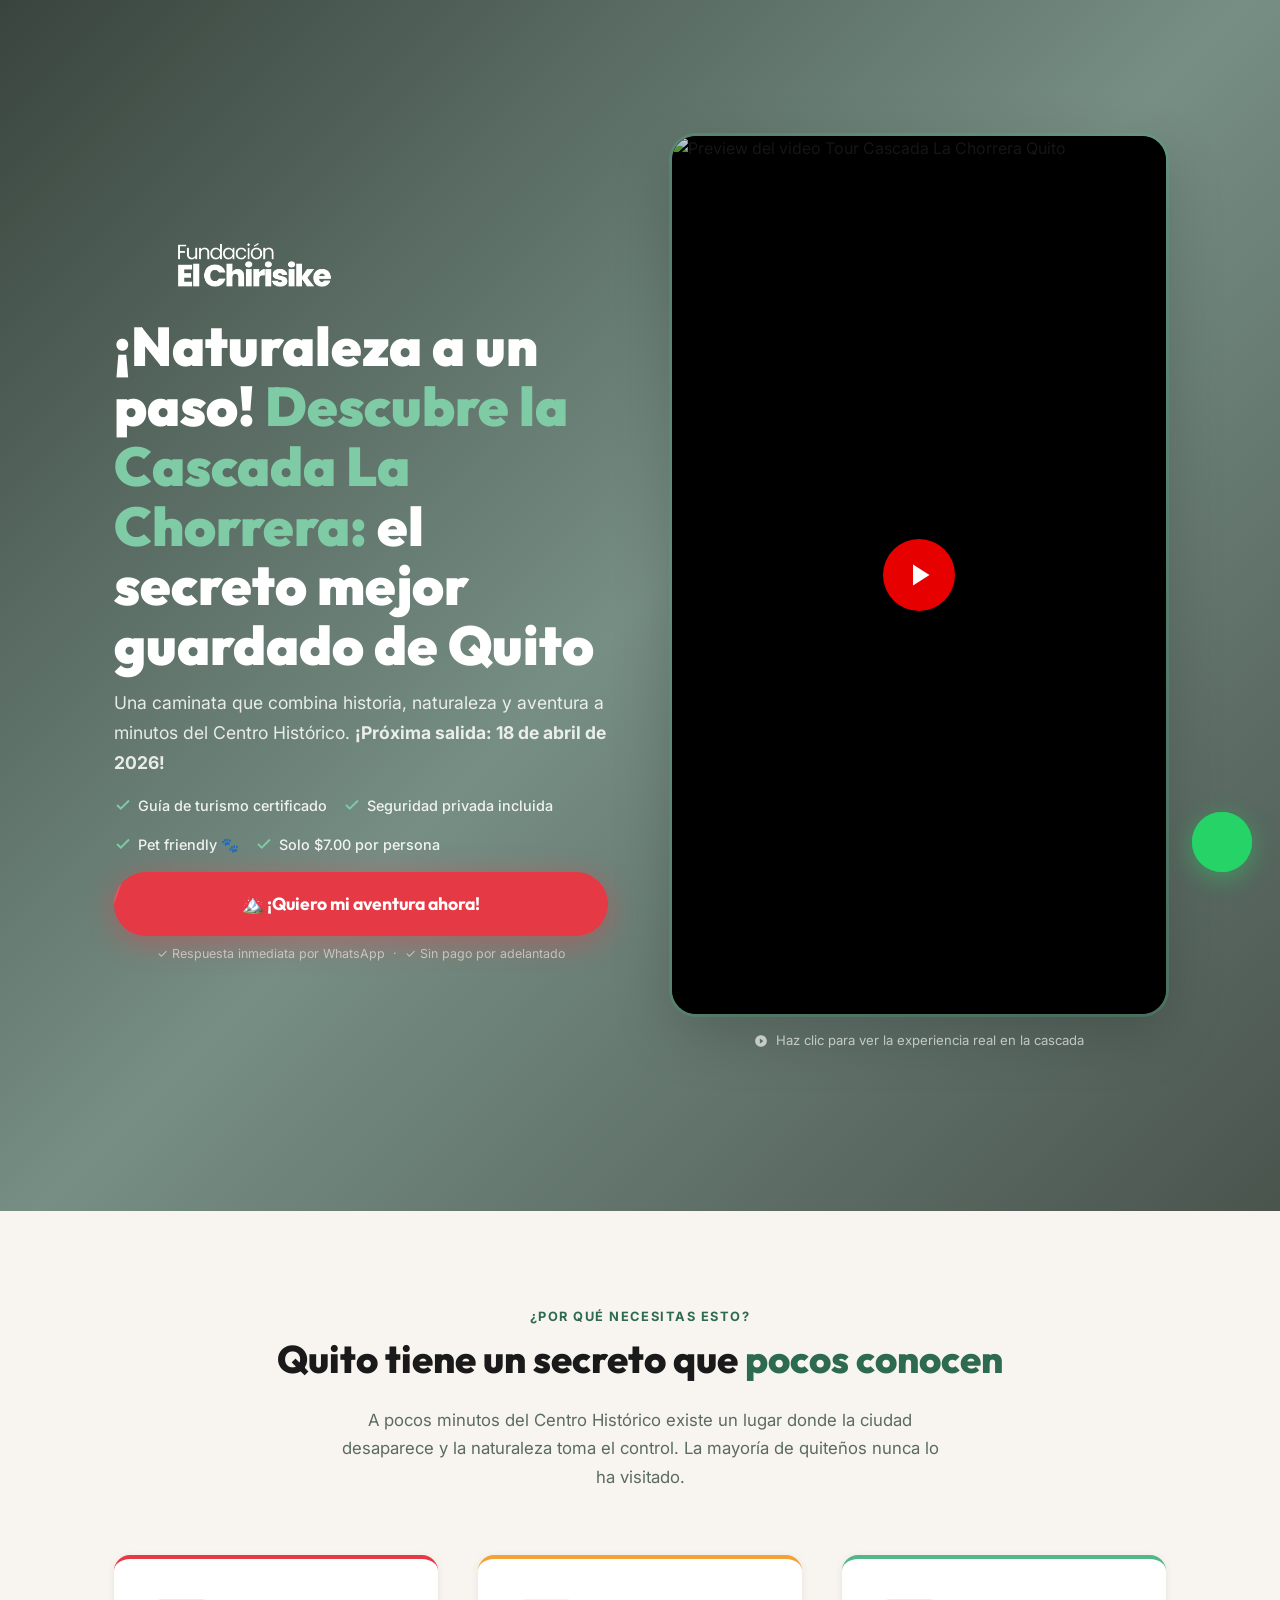
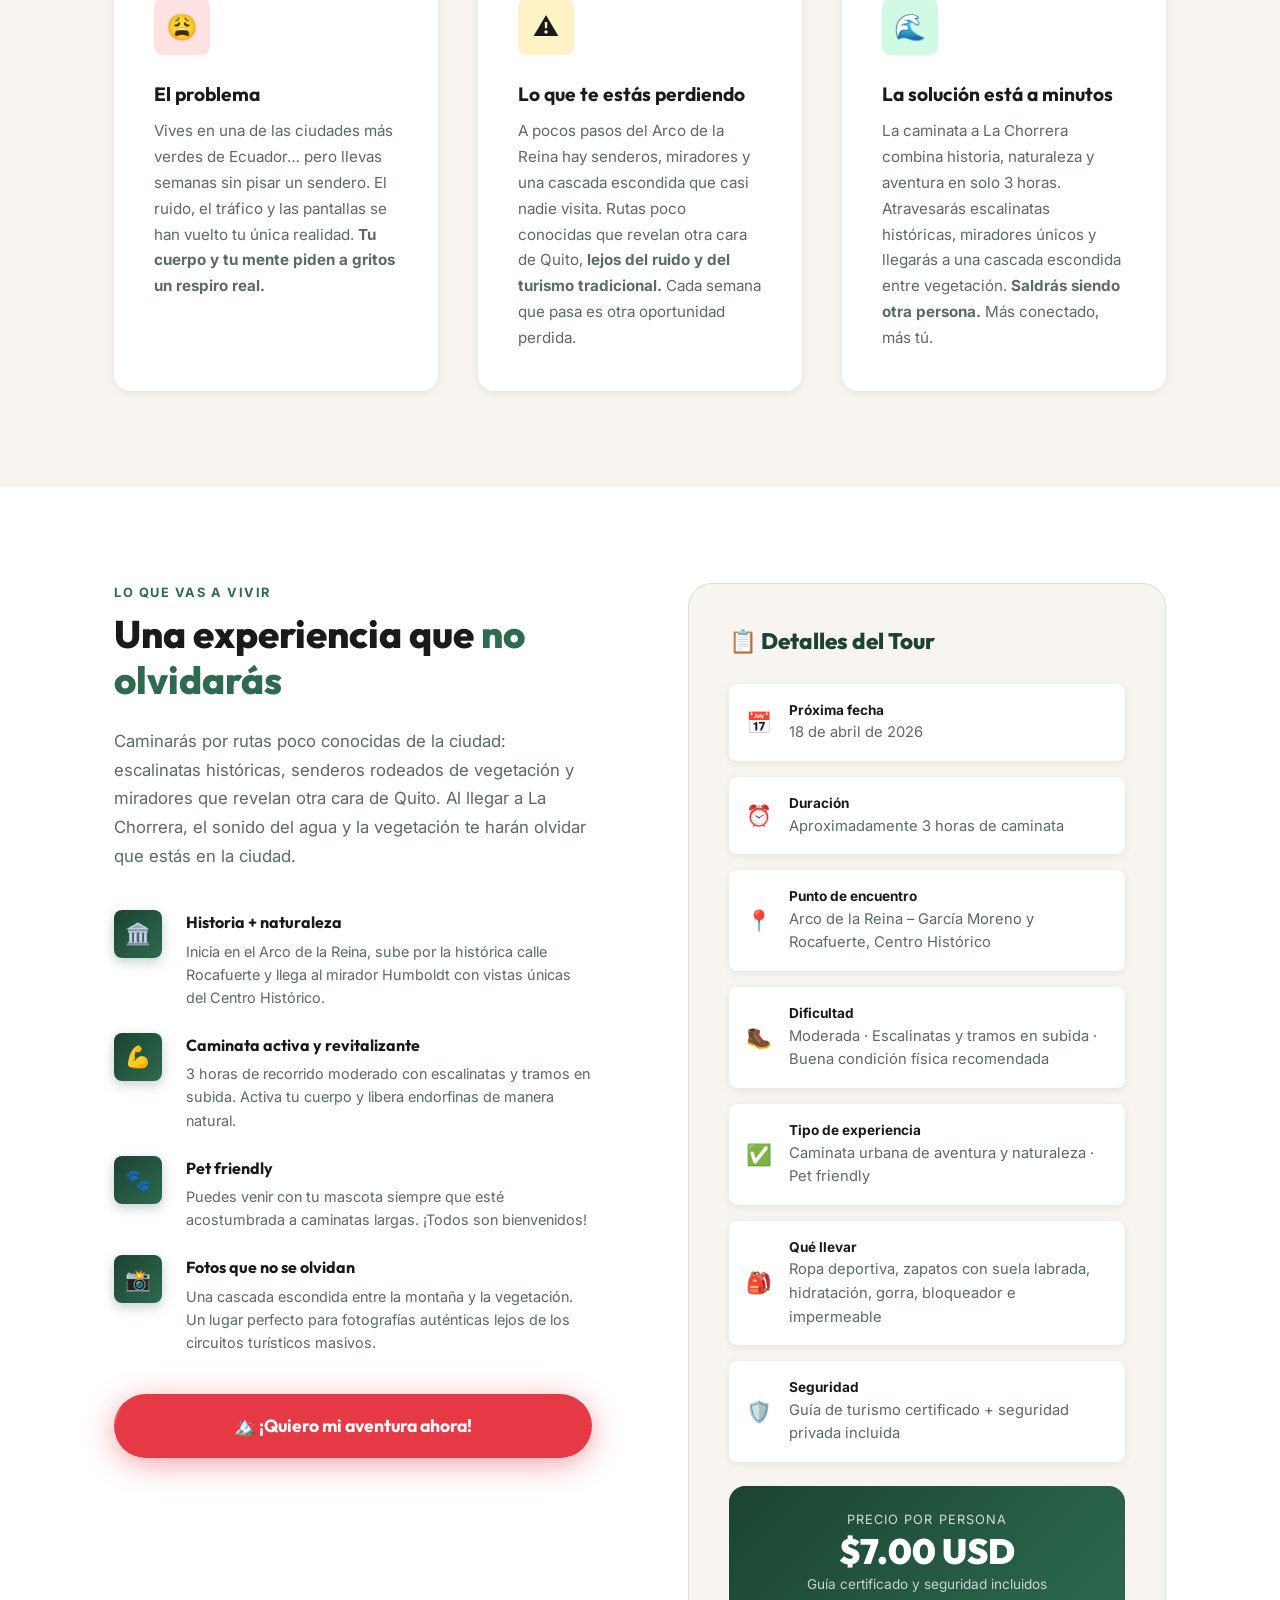
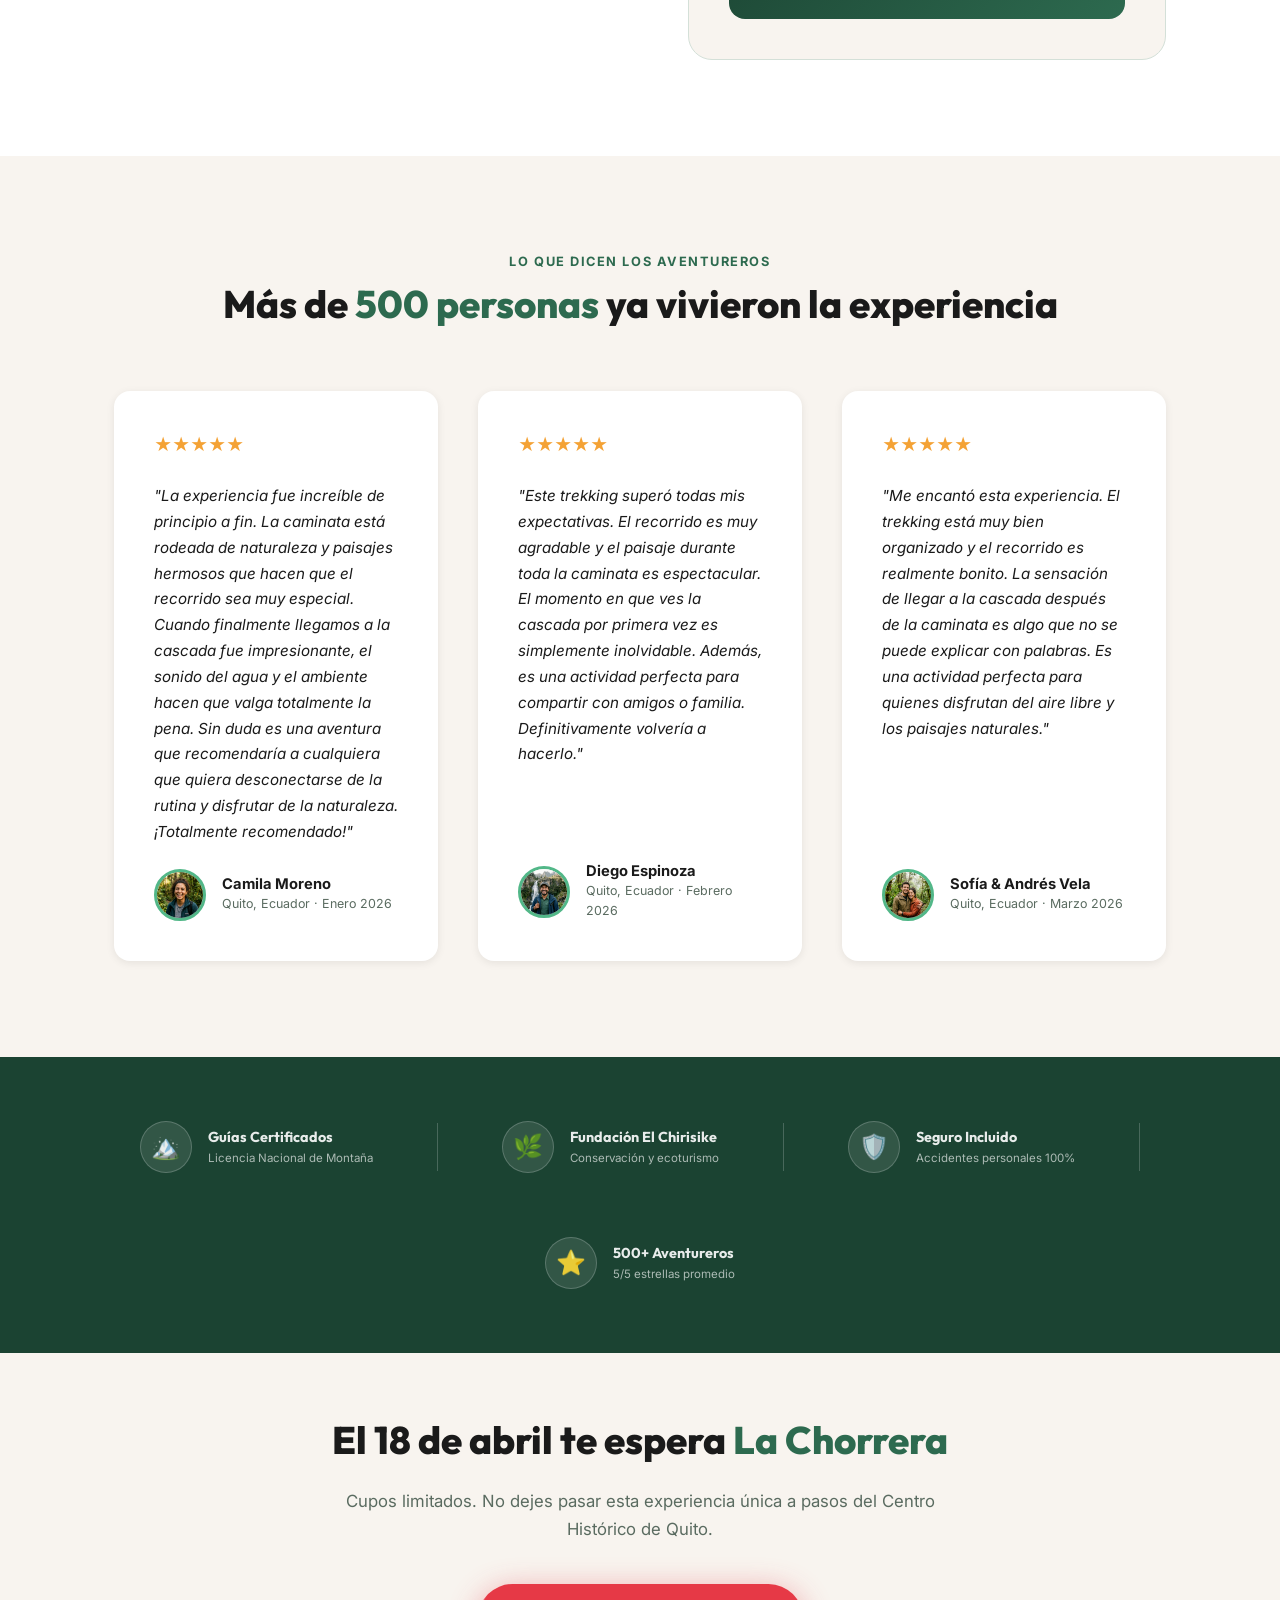
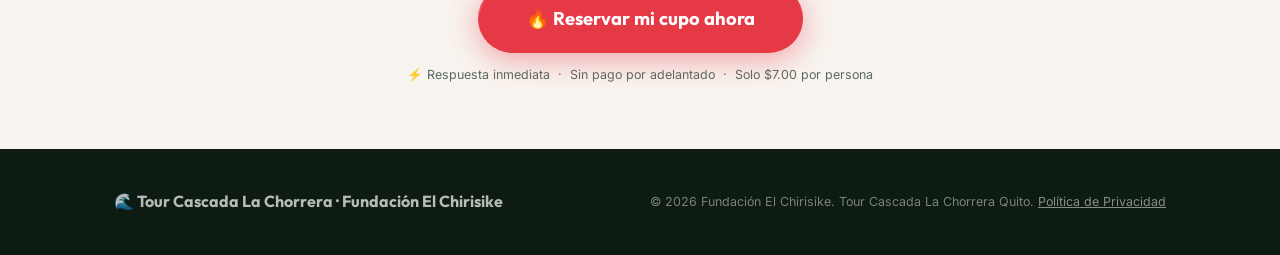
==== commit 0a4565f0: "V01-SIn formulario CTA Se oculta formulario CTA, se incluye Boton CTA en seccion descripción del tor" ====
--- a/index.html
+++ b/index.html
@@ -1,22 +1,26 @@
 <!DOCTYPE html>
 <html lang="es">
+
 <head>
   <meta charset="UTF-8" />
   <meta name="viewport" content="width=device-width, initial-scale=1.0" />
 
   <!-- ═══ SEO ═══ -->
   <title>Tour Cascada La Chorrera Quito | Aventura en la Naturaleza</title>
-  <meta name="description" content="Reserva tu tour a la Cascada La Chorrera desde Quito. La cascada más alta de Ecuador. Guías certificados, seguro incluido. ¡Cupos limitados!" />
-  <meta name="keywords" content="Tour Cascada La Chorrera Quito, cascada Ecuador, senderismo Quito, ecoturismo, aventura Quito" />
+  <meta name="description"
+    content="Reserva tu tour a la Cascada La Chorrera desde Quito. La cascada más alta de Ecuador. Guías certificados, seguro incluido. ¡Cupos limitados!" />
+  <meta name="keywords"
+    content="Tour Cascada La Chorrera Quito, cascada Ecuador, senderismo Quito, ecoturismo, aventura Quito" />
   <link rel="canonical" href="https://www.ejemplo.com/tour-cascada-la-chorrera-quito" />
 
   <!-- Open Graph / Social -->
-  <meta property="og:type"        content="website" />
-  <meta property="og:title"       content="Tour Cascada La Chorrera Quito – Aventura y Naturaleza" />
-  <meta property="og:description" content="Descubre la majestuosidad de la Cascada La Chorrera. Tour desde Quito con guías certificados. ¡Reserva tu cupo hoy!" />
-  <meta property="og:image"       content="img/hero_chorrera_quito.png" />
-  <meta property="og:url"         content="https://www.ejemplo.com/tour-cascada-la-chorrera-quito" />
-  <meta name="twitter:card"       content="summary_large_image" />
+  <meta property="og:type" content="website" />
+  <meta property="og:title" content="Tour Cascada La Chorrera Quito – Aventura y Naturaleza" />
+  <meta property="og:description"
+    content="Descubre la majestuosidad de la Cascada La Chorrera. Tour desde Quito con guías certificados. ¡Reserva tu cupo hoy!" />
+  <meta property="og:image" content="img/hero_chorrera_quito.png" />
+  <meta property="og:url" content="https://www.ejemplo.com/tour-cascada-la-chorrera-quito" />
+  <meta name="twitter:card" content="summary_large_image" />
 
   <!-- ═══ GOOGLE ANALYTICS 4 ═══ -->
   <!-- Reemplaza YOUR_GA4_MEASUREMENT_ID con tu ID real, ej: G-XXXXXXXXXX -->
@@ -71,7 +75,8 @@
   </script>
 
   <link rel="stylesheet" href="styles.css" />
-  <link rel="icon" href="data:image/svg+xml,<svg xmlns='http://www.w3.org/2000/svg' viewBox='0 0 100 100'><text y='.9em' font-size='90'>🌊</text></svg>" />
+  <link rel="icon"
+    href="data:image/svg+xml,<svg xmlns='http://www.w3.org/2000/svg' viewBox='0 0 100 100'><text y='.9em' font-size='90'>🌊</text></svg>" />
 </head>
 
 <body>
@@ -79,19 +84,21 @@
   <!-- ═══════════════════════════════════════
        HERO SECTION – ABOVE THE FOLD
   ═══════════════════════════════════════ -->
-  <section id="hero" aria-label="Tour Cascada La Chorrera Quito – Sección principal" style="background-image: url('img/hero_chorrera_quito.png'); background-size: cover; background-position: center;">
+  <section id="hero" aria-label="Tour Cascada La Chorrera Quito – Sección principal"
+    style="background-image: url('img/hero_chorrera_quito.png'); background-size: cover; background-position: center;">
     <div class="hero-content">
       <div class="container">
         <div class="hero-grid">
 
           <!-- Hero Text -->
           <div class="hero-text">
-            <div class="fade-in" style="height:90px;overflow:hidden;margin-bottom:0.25rem;display:flex;align-items:center;">
-              <img src="img/LOGO SIN FONDO NEGRO CHIRISIKE.png" alt="Logo Fundación El Chirisike" style="width:280px;height:auto;display:block;filter:brightness(0) invert(1);margin-top:-18%;margin-bottom:-18%;" />
-            </div>
-
-            <h1 class="hero-title fade-in fade-in-delay-1" id="hero-title"
-                data-ab-variant="A">
+            <div class="fade-in"
+              style="height:90px;overflow:hidden;margin-bottom:0.25rem;display:flex;align-items:center;">
+              <img src="img/LOGO SIN FONDO NEGRO CHIRISIKE.png" alt="Logo Fundación El Chirisike"
+                style="width:280px;height:auto;display:block;filter:brightness(0) invert(1);margin-top:-18%;margin-bottom:-18%;" />
+            </div>
+
+            <h1 class="hero-title fade-in fade-in-delay-1" id="hero-title" data-ab-variant="A">
               ¡Naturaleza a un paso!
               <span>Descubre la Cascada La Chorrera:</span>
               el secreto mejor guardado de Quito
@@ -104,32 +111,36 @@
 
             <div class="hero-features fade-in fade-in-delay-3">
               <div class="hero-feature">
-                <svg width="18" height="18" viewBox="0 0 24 24" fill="none" stroke="currentColor" stroke-width="2.5"><polyline points="20 6 9 17 4 12"/></svg>
+                <svg width="18" height="18" viewBox="0 0 24 24" fill="none" stroke="currentColor" stroke-width="2.5">
+                  <polyline points="20 6 9 17 4 12" />
+                </svg>
                 Guía de turismo certificado
               </div>
               <div class="hero-feature">
-                <svg width="18" height="18" viewBox="0 0 24 24" fill="none" stroke="currentColor" stroke-width="2.5"><polyline points="20 6 9 17 4 12"/></svg>
+                <svg width="18" height="18" viewBox="0 0 24 24" fill="none" stroke="currentColor" stroke-width="2.5">
+                  <polyline points="20 6 9 17 4 12" />
+                </svg>
                 Seguridad privada incluida
               </div>
               <div class="hero-feature">
-                <svg width="18" height="18" viewBox="0 0 24 24" fill="none" stroke="currentColor" stroke-width="2.5"><polyline points="20 6 9 17 4 12"/></svg>
+                <svg width="18" height="18" viewBox="0 0 24 24" fill="none" stroke="currentColor" stroke-width="2.5">
+                  <polyline points="20 6 9 17 4 12" />
+                </svg>
                 Pet friendly 🐾
               </div>
               <div class="hero-feature">
-                <svg width="18" height="18" viewBox="0 0 24 24" fill="none" stroke="currentColor" stroke-width="2.5"><polyline points="20 6 9 17 4 12"/></svg>
+                <svg width="18" height="18" viewBox="0 0 24 24" fill="none" stroke="currentColor" stroke-width="2.5">
+                  <polyline points="20 6 9 17 4 12" />
+                </svg>
                 Solo $7.00 por persona
               </div>
             </div>
 
             <div class="hero-cta-group fade-in fade-in-delay-4">
-              <a href="https://wa.me/593962803609?text=Hola%2C%20me%20interesa%20el%20Tour%20Cascada%20La%20Chorrera%20Quito"
-                 target="_blank"
-                 rel="noopener noreferrer"
-                 class="btn btn-cta"
-                 data-track="cta_click"
-                 data-label="Hero CTA"
-                 data-ab="cta-text"
-                 aria-label="Reservar tour Cascada La Chorrera Quito por WhatsApp">
+              <a href="https://wa.me/593962803609?text=Hola%2C%20me%20interesa%20el%20Tour%20Cascada%20La%20Chorrera%20del%2018%20de%20abril"
+                target="_blank" rel="noopener noreferrer" class="btn btn-cta" data-track="cta_click"
+                data-label="Hero CTA" data-ab="cta-text"
+                aria-label="Reservar tour Cascada La Chorrera Quito por WhatsApp">
                 🏔️ ¡Quiero mi aventura ahora!
               </a>
               <p class="cta-support-text">✓ Respuesta inmediata por WhatsApp &nbsp;·&nbsp; ✓ Sin pago por adelantado</p>
@@ -140,19 +151,21 @@
           <div class="hero-video-wrap fade-in fade-in-delay-2">
             <div class="video-card">
               <!-- Video YouTube Shorts con click-to-play -->
-              <div id="yt-player" style="position:relative;width:100%;padding-top:177.78%;cursor:pointer;background:#000;border-radius:inherit;overflow:hidden;">
-                <img
-                  src="https://i.ytimg.com/vi/Q_I_BnN-_k0/hqdefault.jpg"
+              <div id="yt-player"
+                style="position:relative;width:100%;padding-top:177.78%;cursor:pointer;background:#000;border-radius:inherit;overflow:hidden;">
+                <img src="https://i.ytimg.com/vi/Q_I_BnN-_k0/hqdefault.jpg"
                   alt="Preview del video Tour Cascada La Chorrera Quito"
                   style="position:absolute;top:0;left:0;width:100%;height:100%;object-fit:cover;opacity:0.85;"
-                  loading="lazy"
-                />
-                <div style="position:absolute;top:50%;left:50%;transform:translate(-50%,-50%);width:72px;height:72px;background:rgba(255,0,0,0.9);border-radius:50%;display:flex;align-items:center;justify-content:center;">
-                  <svg viewBox="0 0 24 24" fill="#fff" width="36" height="36"><path d="M8 5v14l11-7z"/></svg>
+                  loading="lazy" />
+                <div
+                  style="position:absolute;top:50%;left:50%;transform:translate(-50%,-50%);width:72px;height:72px;background:rgba(255,0,0,0.9);border-radius:50%;display:flex;align-items:center;justify-content:center;">
+                  <svg viewBox="0 0 24 24" fill="#fff" width="36" height="36">
+                    <path d="M8 5v14l11-7z" />
+                  </svg>
                 </div>
               </div>
               <script>
-                document.getElementById('yt-player').addEventListener('click', function() {
+                document.getElementById('yt-player').addEventListener('click', function () {
                   var iframe = document.createElement('iframe');
                   iframe.setAttribute('src', 'https://www.youtube.com/embed/Q_I_BnN-_k0?rel=0&modestbranding=1&autoplay=1&playsinline=1');
                   iframe.setAttribute('title', 'Video del Tour Cascada La Chorrera Quito – caminata urbana y naturaleza');
@@ -170,7 +183,9 @@
               </script>
             </div>
             <div class="video-label">
-              <svg width="14" height="14" viewBox="0 0 24 24" fill="currentColor"><path d="M12 2C6.48 2 2 6.48 2 12s4.48 10 10 10 10-4.48 10-10S17.52 2 12 2zm-2 14.5v-9l6 4.5-6 4.5z"/></svg>
+              <svg width="14" height="14" viewBox="0 0 24 24" fill="currentColor">
+                <path d="M12 2C6.48 2 2 6.48 2 12s4.48 10 10 10 10-4.48 10-10S17.52 2 12 2zm-2 14.5v-9l6 4.5-6 4.5z" />
+              </svg>
               Haz clic para ver la experiencia real en la cascada
             </div>
           </div>
@@ -192,7 +207,8 @@
           Quito tiene un secreto que <span>pocos conocen</span>
         </h2>
         <p class="section-subtitle fade-in fade-in-delay-1">
-          A pocos minutos del Centro Histórico existe un lugar donde la ciudad desaparece y la naturaleza toma el control. La mayoría de quiteños nunca lo ha visitado.
+          A pocos minutos del Centro Histórico existe un lugar donde la ciudad desaparece y la naturaleza toma el
+          control. La mayoría de quiteños nunca lo ha visitado.
         </p>
       </div>
 
@@ -202,7 +218,8 @@
           <div class="pas-icon">😩</div>
           <h3>El problema</h3>
           <p>
-            Vives en una de las ciudades más verdes de Ecuador… pero llevas semanas sin pisar un sendero. El ruido, el tráfico y las pantallas se han vuelto tu única realidad.
+            Vives en una de las ciudades más verdes de Ecuador… pero llevas semanas sin pisar un sendero. El ruido, el
+            tráfico y las pantallas se han vuelto tu única realidad.
             <strong>Tu cuerpo y tu mente piden a gritos un respiro real.</strong>
           </p>
         </div>
@@ -212,7 +229,9 @@
           <div class="pas-icon">⚠️</div>
           <h3>Lo que te estás perdiendo</h3>
           <p>
-            A pocos pasos del Arco de la Reina hay senderos, miradores y una cascada escondida que casi nadie visita. Rutas poco conocidas que revelan otra cara de Quito, <strong>lejos del ruido y del turismo tradicional.</strong> Cada semana que pasa es otra oportunidad perdida.
+            A pocos pasos del Arco de la Reina hay senderos, miradores y una cascada escondida que casi nadie visita.
+            Rutas poco conocidas que revelan otra cara de Quito, <strong>lejos del ruido y del turismo
+              tradicional.</strong> Cada semana que pasa es otra oportunidad perdida.
           </p>
         </div>
 
@@ -221,7 +240,9 @@
           <div class="pas-icon">🌊</div>
           <h3>La solución está a minutos</h3>
           <p>
-            La caminata a La Chorrera combina historia, naturaleza y aventura en solo 3 horas. Atravesarás escalinatas históricas, miradores únicos y llegarás a una cascada escondida entre vegetación. <strong>Saldrás siendo otra persona.</strong> Más conectado, más tú.
+            La caminata a La Chorrera combina historia, naturaleza y aventura en solo 3 horas. Atravesarás escalinatas
+            históricas, miradores únicos y llegarás a una cascada escondida entre vegetación. <strong>Saldrás siendo
+              otra persona.</strong> Más conectado, más tú.
           </p>
         </div>
       </div>
@@ -243,7 +264,9 @@
             Una experiencia que <span>no olvidarás</span>
           </h2>
           <p class="section-subtitle fade-in fade-in-delay-1">
-            Caminarás por rutas poco conocidas de la ciudad: escalinatas históricas, senderos rodeados de vegetación y miradores que revelan otra cara de Quito. Al llegar a La Chorrera, el sonido del agua y la vegetación te harán olvidar que estás en la ciudad.
+            Caminarás por rutas poco conocidas de la ciudad: escalinatas históricas, senderos rodeados de vegetación y
+            miradores que revelan otra cara de Quito. Al llegar a La Chorrera, el sonido del agua y la vegetación te
+            harán olvidar que estás en la ciudad.
           </p>
 
           <div class="benefit-list">
@@ -251,30 +274,44 @@
               <div class="benefit-icon">🏛️</div>
               <div class="benefit-text">
                 <h4>Historia + naturaleza</h4>
-                <p>Inicia en el Arco de la Reina, sube por la histórica calle Rocafuerte y llega al mirador Humboldt con vistas únicas del Centro Histórico.</p>
+                <p>Inicia en el Arco de la Reina, sube por la histórica calle Rocafuerte y llega al mirador Humboldt con
+                  vistas únicas del Centro Histórico.</p>
               </div>
             </div>
             <div class="benefit-item fade-in fade-in-delay-2">
               <div class="benefit-icon">💪</div>
               <div class="benefit-text">
                 <h4>Caminata activa y revitalizante</h4>
-                <p>3 horas de recorrido moderado con escalinatas y tramos en subida. Activa tu cuerpo y libera endorfinas de manera natural.</p>
+                <p>3 horas de recorrido moderado con escalinatas y tramos en subida. Activa tu cuerpo y libera
+                  endorfinas de manera natural.</p>
               </div>
             </div>
             <div class="benefit-item fade-in fade-in-delay-3">
               <div class="benefit-icon">🐾</div>
               <div class="benefit-text">
                 <h4>Pet friendly</h4>
-                <p>Puedes venir con tu mascota siempre que esté acostumbrada a caminatas largas. ¡Todos son bienvenidos!</p>
+                <p>Puedes venir con tu mascota siempre que esté acostumbrada a caminatas largas. ¡Todos son bienvenidos!
+                </p>
               </div>
             </div>
             <div class="benefit-item fade-in fade-in-delay-4">
               <div class="benefit-icon">📸</div>
               <div class="benefit-text">
                 <h4>Fotos que no se olvidan</h4>
-                <p>Una cascada escondida entre la montaña y la vegetación. Un lugar perfecto para fotografías auténticas lejos de los circuitos turísticos masivos.</p>
-              </div>
-            </div>
+                <p>Una cascada escondida entre la montaña y la vegetación. Un lugar perfecto para fotografías auténticas
+                  lejos de los circuitos turísticos masivos.</p>
+              </div>
+            </div>
+          </div>
+
+          <div class="fade-in fade-in-delay-5" style="margin-top: 2.5rem;">
+            <a href="https://wa.me/593962803609?text=Hola%2C%20me%20interesa%20el%20Tour%20Cascada%20La%20Chorrera%20del%2018%20de%20abril"
+              target="_blank" rel="noopener noreferrer" class="btn btn-cta"
+              style="width: 100%; display: flex; justify-content: center; padding: 18px 24px; box-sizing: border-box;"
+              data-track="cta_click" data-label="Benefits CTA" data-ab="cta-text"
+              aria-label="Reservar tour Cascada La Chorrera Quito por WhatsApp">
+              🏔️ ¡Quiero mi aventura ahora!
+            </a>
           </div>
         </div>
 
@@ -358,7 +395,7 @@
   <!-- ═══════════════════════════════════════
        LEAD CAPTURE FORM
   ═══════════════════════════════════════ -->
-  <section id="form-section" aria-labelledby="form-heading">
+  <section id="form-section" aria-labelledby="form-heading" style="display: none;">
     <div class="container">
       <div class="form-wrapper">
 
@@ -369,7 +406,8 @@
             <span>18 de abril — Tour La Chorrera</span>
           </h2>
           <p>
-            Escríbenos directamente por WhatsApp y te respondemos de inmediato para confirmar tu cupo y resolver cualquier duda.
+            Escríbenos directamente por WhatsApp y te respondemos de inmediato para confirmar tu cupo y resolver
+            cualquier duda.
           </p>
           <ul class="form-copy-list">
             <li>Respuesta inmediata por WhatsApp</li>
@@ -388,24 +426,15 @@
             <p>Solo 3 datos y listo. Te respondemos al instante.</p>
           </div>
 
-          <form id="lead-form" novalidate
-                data-ab-form="standard"
-                aria-label="Formulario de reserva Tour Cascada La Chorrera Quito">
+          <form id="lead-form" novalidate data-ab-form="standard"
+            aria-label="Formulario de reserva Tour Cascada La Chorrera Quito">
 
             <div class="form-group">
               <label for="f-name">
                 Nombre completo <span class="required">*</span>
               </label>
-              <input
-                type="text"
-                id="f-name"
-                name="name"
-                class="form-control"
-                placeholder="Ej: María García"
-                autocomplete="name"
-                required
-                aria-required="true"
-              />
+              <input type="text" id="f-name" name="name" class="form-control" placeholder="Ej: María García"
+                autocomplete="name" required aria-required="true" />
               <span class="field-error" role="alert">Por favor ingresa tu nombre (mínimo 2 caracteres)</span>
             </div>
 
@@ -413,16 +442,8 @@
               <label for="f-email">
                 Correo electrónico <span class="required">*</span>
               </label>
-              <input
-                type="email"
-                id="f-email"
-                name="email"
-                class="form-control"
-                placeholder="Ej: maria@correo.com"
-                autocomplete="email"
-                required
-                aria-required="true"
-              />
+              <input type="email" id="f-email" name="email" class="form-control" placeholder="Ej: maria@correo.com"
+                autocomplete="email" required aria-required="true" />
               <span class="field-error" role="alert">Ingresa un correo electrónico válido</span>
             </div>
 
@@ -430,43 +451,23 @@
               <label for="f-phone">
                 WhatsApp <span class="required">*</span>
               </label>
-              <input
-                type="tel"
-                id="f-phone"
-                name="phone"
-                class="form-control"
-                placeholder="Ej: +593 99 123 4567"
-                autocomplete="tel"
-                required
-                aria-required="true"
-              />
+              <input type="tel" id="f-phone" name="phone" class="form-control" placeholder="Ej: +593 99 123 4567"
+                autocomplete="tel" required aria-required="true" />
               <span class="field-error" role="alert">Ingresa tu número de WhatsApp</span>
             </div>
 
             <div class="privacy-group">
-              <input
-                type="checkbox"
-                id="f-privacy"
-                name="privacy"
-                class="privacy-checkbox"
-                required
-                aria-required="true"
-              />
+              <input type="checkbox" id="f-privacy" name="privacy" class="privacy-checkbox" required
+                aria-required="true" />
               <label for="f-privacy" class="privacy-label">
-                Acepto la <a href="privacidad.html" target="_blank" aria-label="Política de privacidad">política de privacidad</a>
+                Acepto la <a href="privacidad.html" target="_blank" aria-label="Política de privacidad">política de
+                  privacidad</a>
                 y autorizo que se me contacte para confirmar mi reserva al Tour Cascada La Chorrera Quito.
               </label>
             </div>
 
-            <button
-              type="submit"
-              id="form-submit"
-              class="btn btn-cta"
-              disabled
-              data-track="cta_click"
-              data-label="Form Submit CTA"
-              data-ab="cta-text"
-              aria-label="Enviar formulario de reserva">
+            <button type="submit" id="form-submit" class="btn btn-cta" disabled data-track="cta_click"
+              data-label="Form Submit CTA" data-ab="cta-text" aria-label="Enviar formulario de reserva">
               🏔️ ¡Quiero mi aventura ahora!
             </button>
 
@@ -499,16 +500,14 @@
         <article class="testimonial-card fade-in">
           <div class="testimonial-stars" aria-label="5 estrellas">★★★★★</div>
           <p class="testimonial-text">
-            "La experiencia fue increíble de principio a fin. La caminata está rodeada de naturaleza y paisajes hermosos que hacen que el recorrido sea muy especial. Cuando finalmente llegamos a la cascada fue impresionante, el sonido del agua y el ambiente hacen que valga totalmente la pena. Sin duda es una aventura que recomendaría a cualquiera que quiera desconectarse de la rutina y disfrutar de la naturaleza. ¡Totalmente recomendado!"
+            "La experiencia fue increíble de principio a fin. La caminata está rodeada de naturaleza y paisajes hermosos
+            que hacen que el recorrido sea muy especial. Cuando finalmente llegamos a la cascada fue impresionante, el
+            sonido del agua y el ambiente hacen que valga totalmente la pena. Sin duda es una aventura que recomendaría
+            a cualquiera que quiera desconectarse de la rutina y disfrutar de la naturaleza. ¡Totalmente recomendado!"
           </p>
           <div class="testimonial-author">
-            <img
-              src="img/avatar-1.png"
-              alt="Foto de Camila Moreno, excursionista del Tour Cascada La Chorrera Quito"
-              class="testimonial-avatar"
-              loading="lazy"
-              width="52" height="52"
-            />
+            <img src="img/avatar-1.png" alt="Foto de Camila Moreno, excursionista del Tour Cascada La Chorrera Quito"
+              class="testimonial-avatar" loading="lazy" width="52" height="52" />
             <div>
               <div class="testimonial-name">Camila Moreno</div>
               <div class="testimonial-location">Quito, Ecuador · Enero 2026</div>
@@ -519,16 +518,13 @@
         <article class="testimonial-card fade-in fade-in-delay-1">
           <div class="testimonial-stars" aria-label="5 estrellas">★★★★★</div>
           <p class="testimonial-text">
-            "Este trekking superó todas mis expectativas. El recorrido es muy agradable y el paisaje durante toda la caminata es espectacular. El momento en que ves la cascada por primera vez es simplemente inolvidable. Además, es una actividad perfecta para compartir con amigos o familia. Definitivamente volvería a hacerlo."
+            "Este trekking superó todas mis expectativas. El recorrido es muy agradable y el paisaje durante toda la
+            caminata es espectacular. El momento en que ves la cascada por primera vez es simplemente inolvidable.
+            Además, es una actividad perfecta para compartir con amigos o familia. Definitivamente volvería a hacerlo."
           </p>
           <div class="testimonial-author">
-            <img
-              src="img/avatar-2.png"
-              alt="Foto de Diego Espinoza, excursionista del Tour Cascada La Chorrera Quito"
-              class="testimonial-avatar"
-              loading="lazy"
-              width="52" height="52"
-            />
+            <img src="img/avatar-2.png" alt="Foto de Diego Espinoza, excursionista del Tour Cascada La Chorrera Quito"
+              class="testimonial-avatar" loading="lazy" width="52" height="52" />
             <div>
               <div class="testimonial-name">Diego Espinoza</div>
               <div class="testimonial-location">Quito, Ecuador · Febrero 2026</div>
@@ -539,16 +535,13 @@
         <article class="testimonial-card fade-in fade-in-delay-2">
           <div class="testimonial-stars" aria-label="5 estrellas">★★★★★</div>
           <p class="testimonial-text">
-            "Me encantó esta experiencia. El trekking está muy bien organizado y el recorrido es realmente bonito. La sensación de llegar a la cascada después de la caminata es algo que no se puede explicar con palabras. Es una actividad perfecta para quienes disfrutan del aire libre y los paisajes naturales."
+            "Me encantó esta experiencia. El trekking está muy bien organizado y el recorrido es realmente bonito. La
+            sensación de llegar a la cascada después de la caminata es algo que no se puede explicar con palabras. Es
+            una actividad perfecta para quienes disfrutan del aire libre y los paisajes naturales."
           </p>
           <div class="testimonial-author">
-            <img
-              src="img/avatar-3.png"
-              alt="Foto de Sofía y Andrés, excursionistas del Tour Cascada La Chorrera Quito"
-              class="testimonial-avatar"
-              loading="lazy"
-              width="52" height="52"
-            />
+            <img src="img/avatar-3.png" alt="Foto de Sofía y Andrés, excursionistas del Tour Cascada La Chorrera Quito"
+              class="testimonial-avatar" loading="lazy" width="52" height="52" />
             <div>
               <div class="testimonial-name">Sofía & Andrés Vela</div>
               <div class="testimonial-location">Quito, Ecuador · Marzo 2026</div>
@@ -615,7 +608,7 @@
        FINAL CTA STRIP
   ═══════════════════════════════════════ -->
   <section aria-labelledby="final-cta-heading"
-           style="background: var(--color-bg); padding: var(--space-xl) 0; text-align: center;">
+    style="background: var(--color-bg); padding: var(--space-xl) 0; text-align: center;">
     <div class="container">
       <h2 class="section-title fade-in" id="final-cta-heading">
         El 18 de abril te espera <span>La Chorrera</span>
@@ -624,13 +617,9 @@
         Cupos limitados. No dejes pasar esta experiencia única a pasos del Centro Histórico de Quito.
       </p>
       <a href="https://wa.me/593962803609?text=Hola%2C%20me%20interesa%20el%20Tour%20Cascada%20La%20Chorrera%20del%2018%20de%20abril"
-         target="_blank"
-         rel="noopener noreferrer"
-         class="btn btn-cta fade-in fade-in-delay-2"
-         style="display: inline-flex; width: auto; padding: 20px 48px; font-size: 1.15rem;"
-         data-track="cta_click"
-         data-label="Bottom CTA"
-         aria-label="Reservar tour Cascada La Chorrera Quito por WhatsApp">
+        target="_blank" rel="noopener noreferrer" class="btn btn-cta fade-in fade-in-delay-2"
+        style="display: inline-flex; width: auto; padding: 20px 48px; font-size: 1.15rem;" data-track="cta_click"
+        data-label="Bottom CTA" aria-label="Reservar tour Cascada La Chorrera Quito por WhatsApp">
         🔥 Reservar mi cupo ahora
       </a>
       <p class="cta-support-text" style="margin-top: 12px; color: var(--color-text-light);">
@@ -648,7 +637,7 @@
       <div class="footer-inner">
         <div class="footer-brand">🌊 Tour Cascada La Chorrera · Fundación El Chirisike</div>
         <div class="footer-legal">
-          &copy; 2025 Fundación El Chirisike.
+          &copy; 2026 Fundación El Chirisike.
           Tour Cascada La Chorrera Quito.
           <a href="privacidad.html">Política de Privacidad</a>
         </div>
@@ -661,18 +650,17 @@
        FLOATING WHATSAPP BUTTON
   ═══════════════════════════════════════ -->
   <a id="whatsapp-float"
-     href="https://wa.me/593962803609?text=Hola%2C%20me%20interesa%20el%20Tour%20Cascada%20La%20Chorrera%20del%2018%20de%20abril"
-     target="_blank"
-     rel="noopener noreferrer"
-     aria-label="Contactar por WhatsApp sobre el Tour Cascada La Chorrera"
-     data-track="cta_click"
-     data-label="WhatsApp Float">
+    href="https://wa.me/593962803609?text=Hola%2C%20me%20interesa%20el%20Tour%20Cascada%20La%20Chorrera%20del%2018%20de%20abril"
+    target="_blank" rel="noopener noreferrer" aria-label="Contactar por WhatsApp sobre el Tour Cascada La Chorrera"
+    data-track="cta_click" data-label="WhatsApp Float">
     <span class="whatsapp-pulse" aria-hidden="true"></span>
     <svg viewBox="0 0 24 24" fill="#fff" xmlns="http://www.w3.org/2000/svg" aria-hidden="true">
-      <path d="M17.472 14.382c-.297-.149-1.758-.867-2.03-.967-.273-.099-.471-.148-.67.15-.197.297-.767.966-.94 1.164-.173.199-.347.223-.644.075-.297-.15-1.255-.463-2.39-1.475-.883-.788-1.48-1.761-1.653-2.059-.173-.297-.018-.458.13-.606.134-.133.298-.347.446-.52.149-.174.198-.298.298-.497.099-.198.05-.371-.025-.52-.075-.149-.669-1.612-.916-2.207-.242-.579-.487-.5-.669-.51-.173-.008-.371-.01-.57-.01-.198 0-.52.074-.792.372-.272.297-1.04 1.016-1.04 2.479 0 1.462 1.065 2.875 1.213 3.074.149.198 2.096 3.2 5.077 4.487.709.306 1.262.489 1.694.625.712.227 1.36.195 1.871.118.571-.085 1.758-.719 2.006-1.413.248-.694.248-1.289.173-1.413-.074-.124-.272-.198-.57-.347m-5.421 7.403h-.004a9.87 9.87 0 01-5.031-1.378l-.361-.214-3.741.982.998-3.648-.235-.374a9.86 9.86 0 01-1.51-5.26c.001-5.45 4.436-9.884 9.888-9.884 2.64 0 5.122 1.03 6.988 2.898a9.825 9.825 0 012.893 6.994c-.003 5.45-4.437 9.884-9.885 9.884m8.413-18.297A11.815 11.815 0 0012.05 0C5.495 0 .16 5.335.157 11.892c0 2.096.547 4.142 1.588 5.945L.057 24l6.305-1.654a11.882 11.882 0 005.683 1.448h.005c6.554 0 11.89-5.335 11.893-11.893a11.821 11.821 0 00-3.48-8.413Z"/>
+      <path
+        d="M17.472 14.382c-.297-.149-1.758-.867-2.03-.967-.273-.099-.471-.148-.67.15-.197.297-.767.966-.94 1.164-.173.199-.347.223-.644.075-.297-.15-1.255-.463-2.39-1.475-.883-.788-1.48-1.761-1.653-2.059-.173-.297-.018-.458.13-.606.134-.133.298-.347.446-.52.149-.174.198-.298.298-.497.099-.198.05-.371-.025-.52-.075-.149-.669-1.612-.916-2.207-.242-.579-.487-.5-.669-.51-.173-.008-.371-.01-.57-.01-.198 0-.52.074-.792.372-.272.297-1.04 1.016-1.04 2.479 0 1.462 1.065 2.875 1.213 3.074.149.198 2.096 3.2 5.077 4.487.709.306 1.262.489 1.694.625.712.227 1.36.195 1.871.118.571-.085 1.758-.719 2.006-1.413.248-.694.248-1.289.173-1.413-.074-.124-.272-.198-.57-.347m-5.421 7.403h-.004a9.87 9.87 0 01-5.031-1.378l-.361-.214-3.741.982.998-3.648-.235-.374a9.86 9.86 0 01-1.51-5.26c.001-5.45 4.436-9.884 9.888-9.884 2.64 0 5.122 1.03 6.988 2.898a9.825 9.825 0 012.893 6.994c-.003 5.45-4.437 9.884-9.885 9.884m8.413-18.297A11.815 11.815 0 0012.05 0C5.495 0 .16 5.335.157 11.892c0 2.096.547 4.142 1.588 5.945L.057 24l6.305-1.654a11.882 11.882 0 005.683 1.448h.005c6.554 0 11.89-5.335 11.893-11.893a11.821 11.821 0 00-3.48-8.413Z" />
     </svg>
   </a>
 
   <script src="main.js" defer></script>
 </body>
-</html>
+
+</html>
